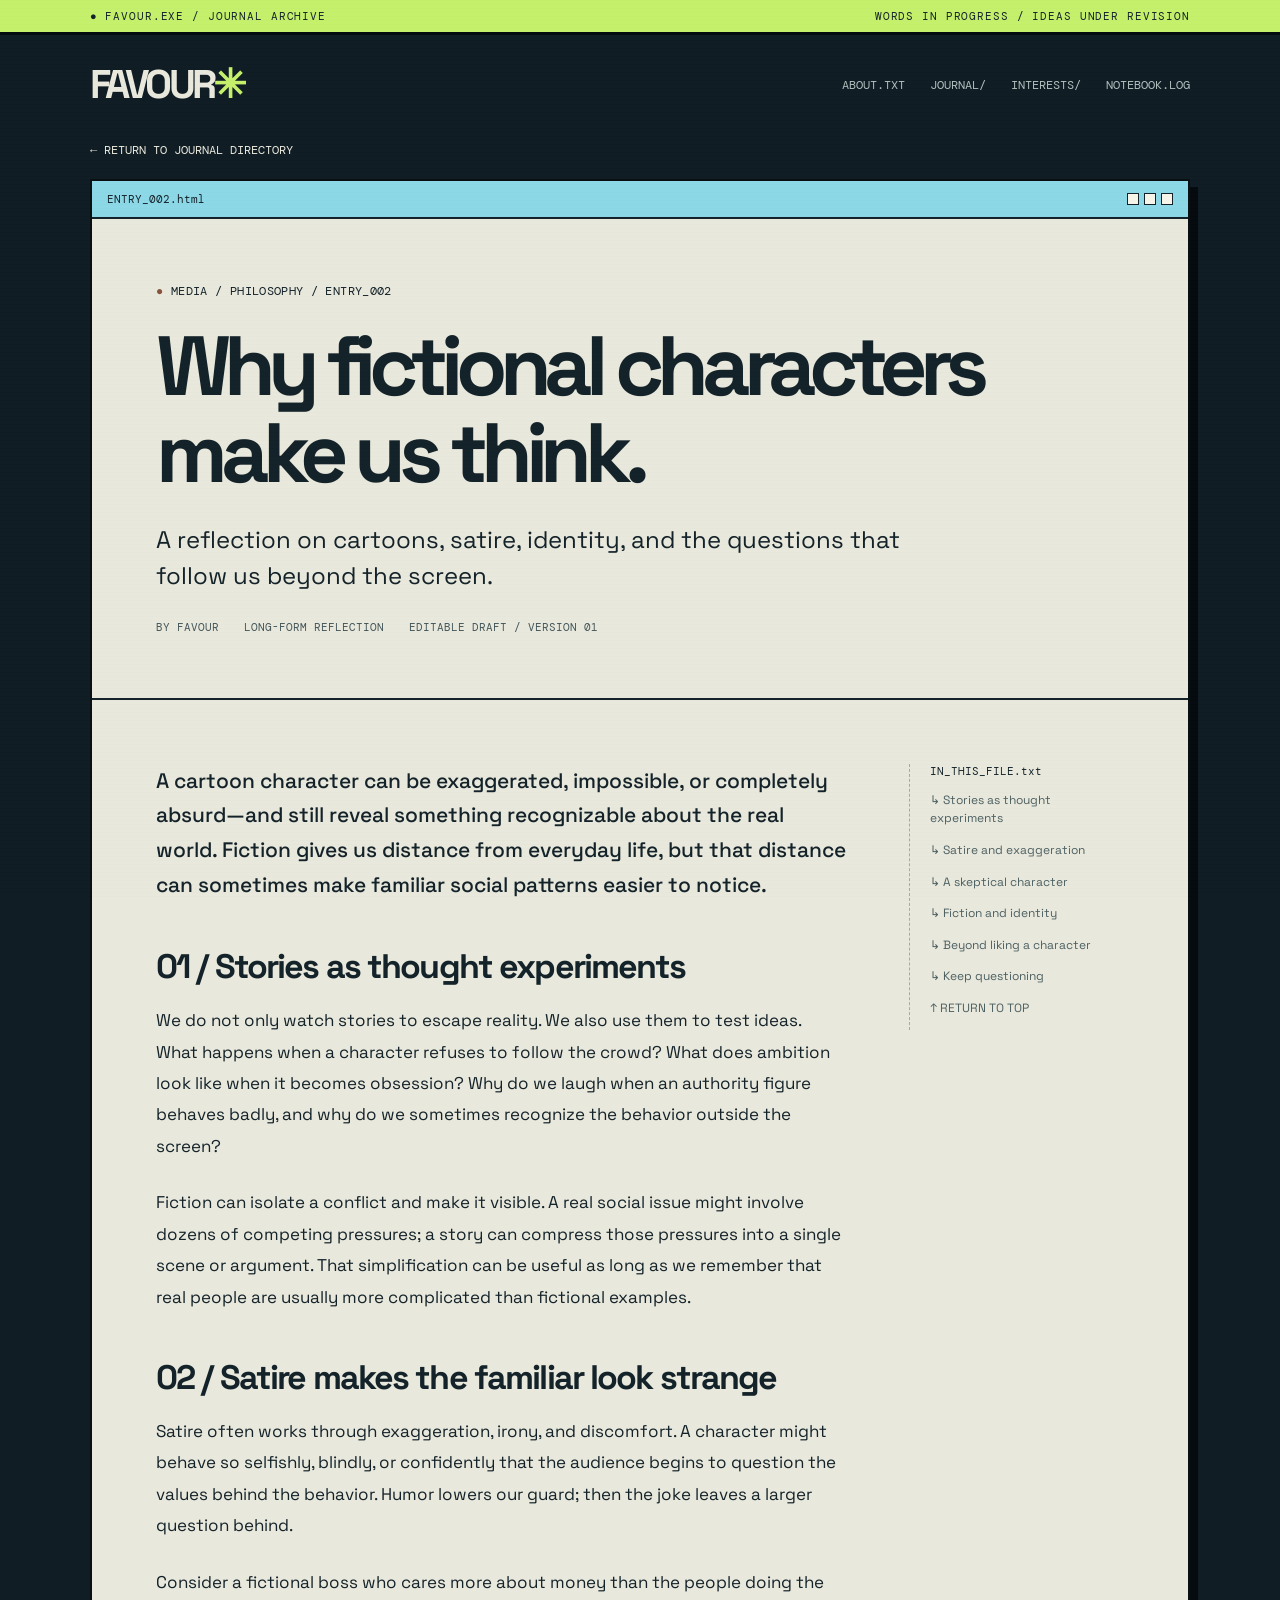
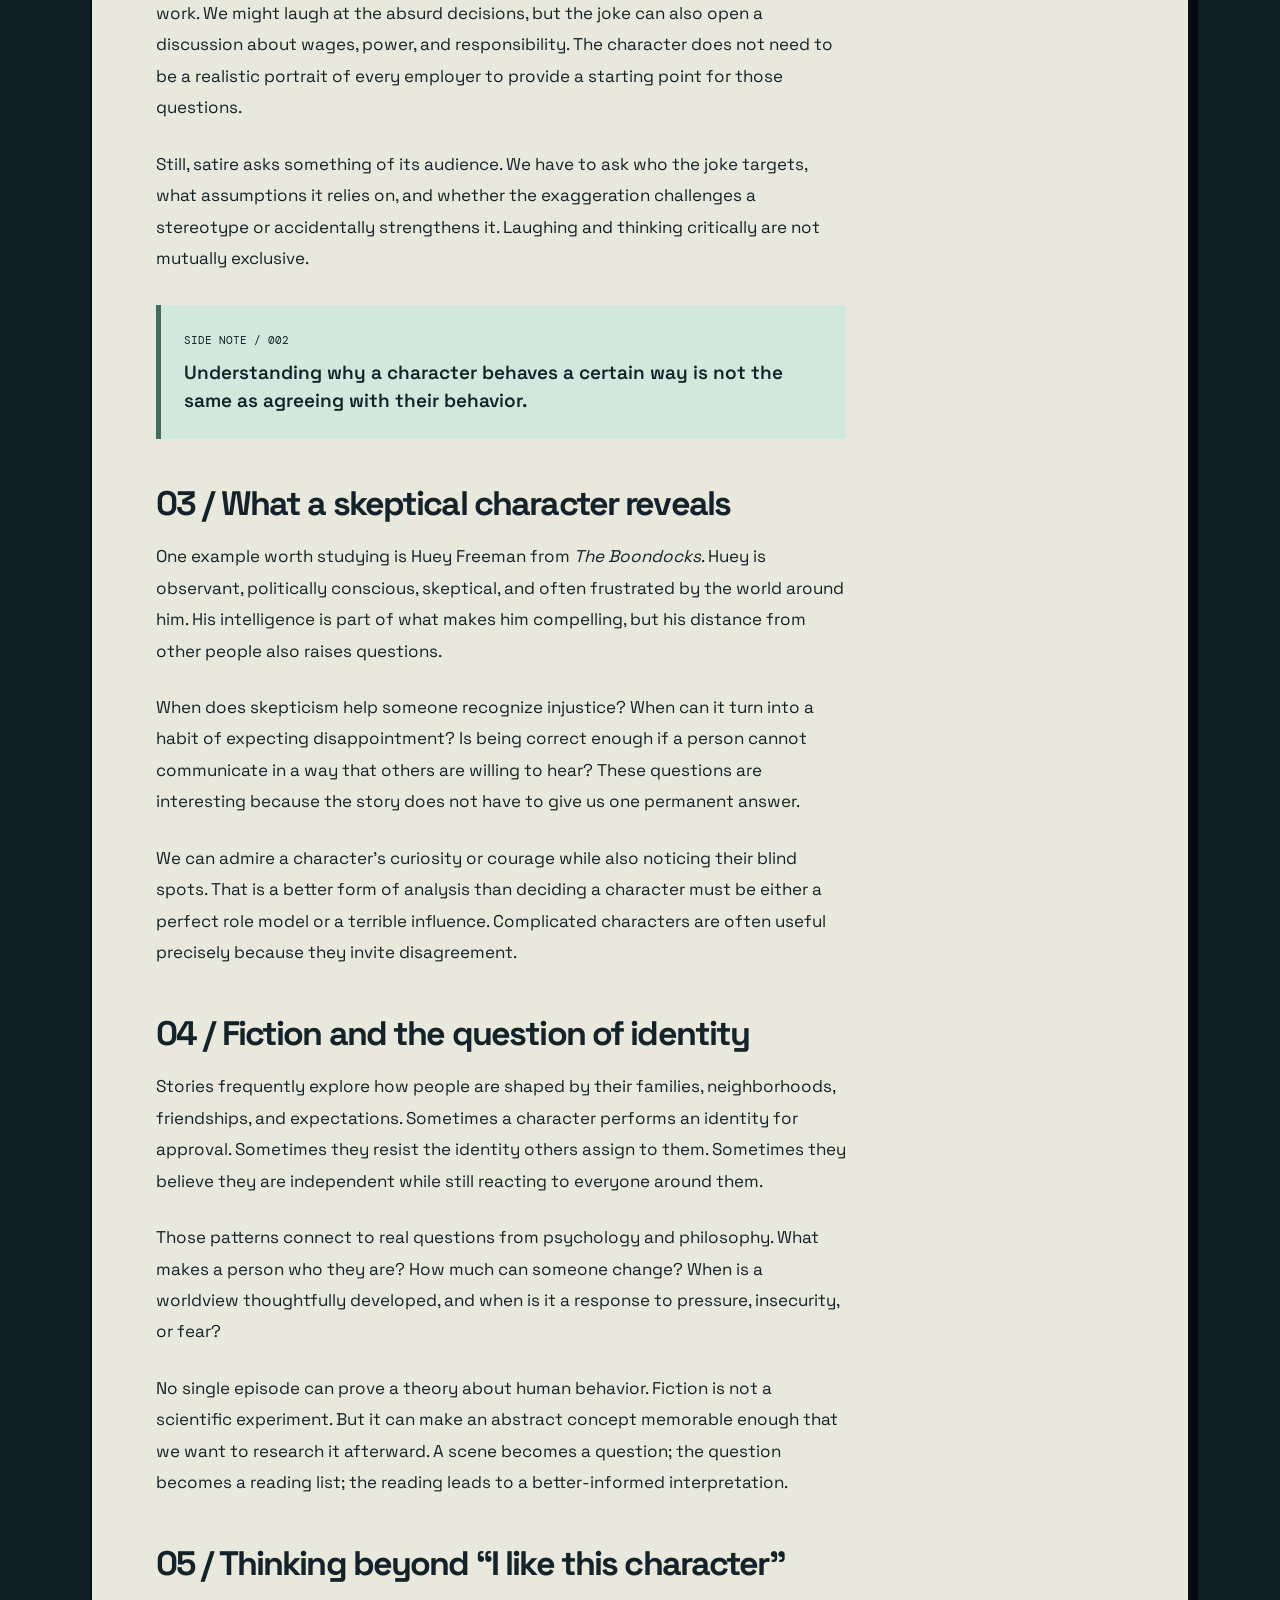
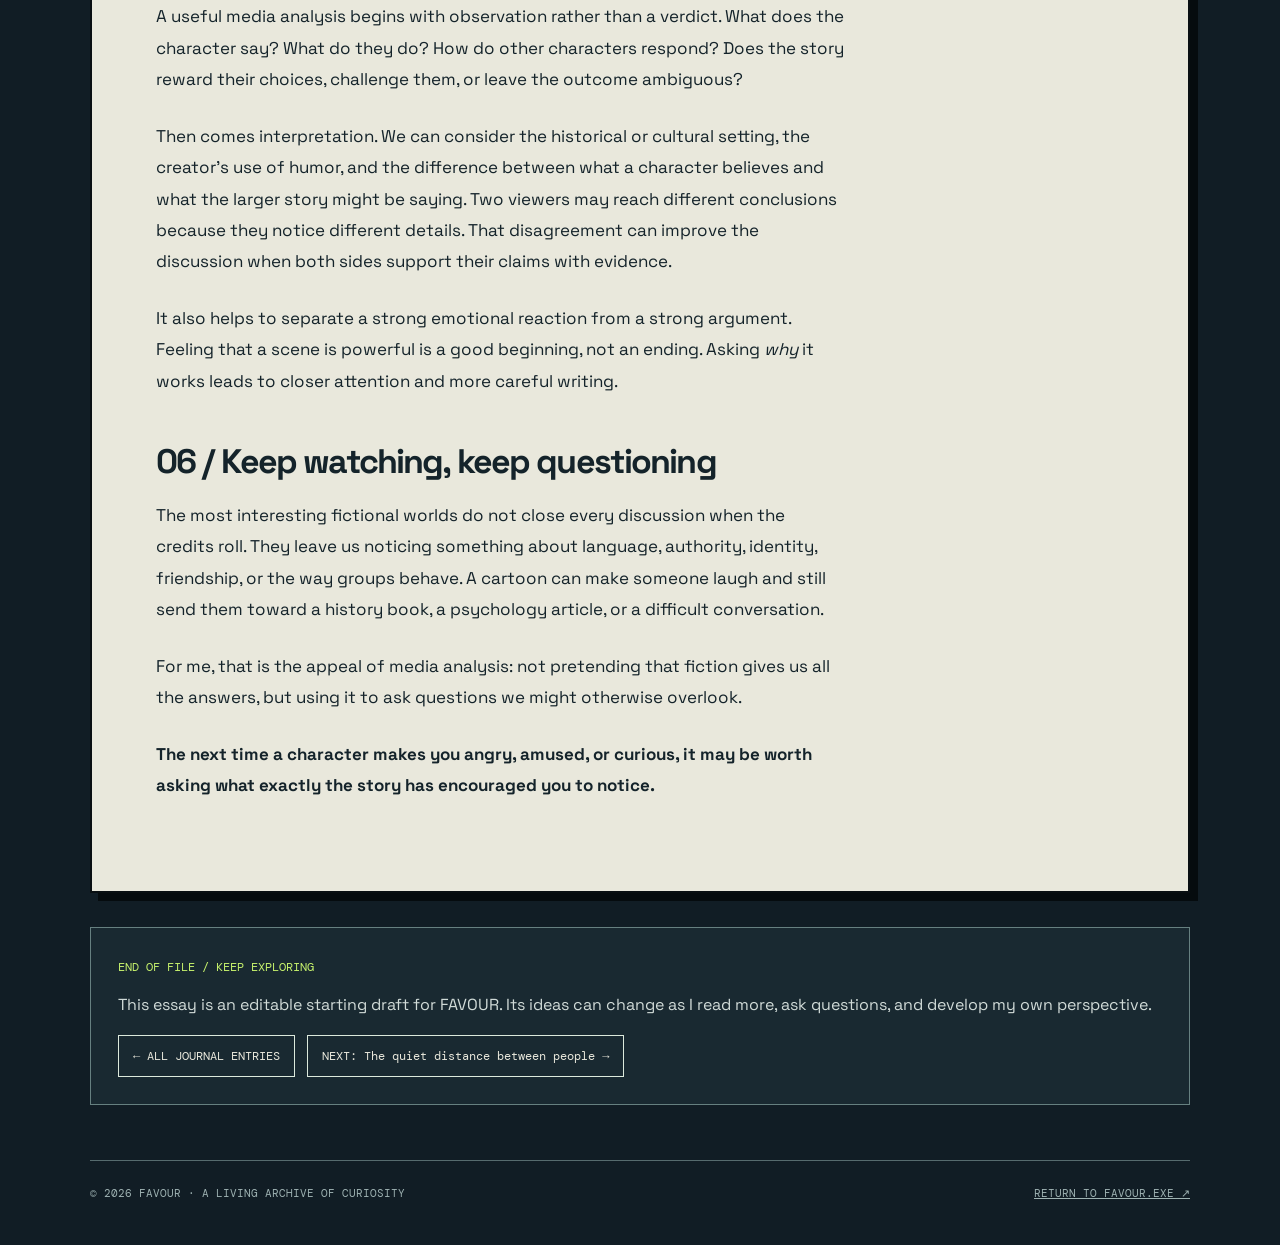
==== journal/fictional-characters.html @ adf19355 "Add journal article: Why fictional characters make us think." ====
<!doctype html>
<html lang="en"><head><meta charset="utf-8"><meta name="viewport" content="width=device-width,initial-scale=1"><meta name="theme-color" content="#111d25"><meta name="description" content="A reflection on cartoons, satire, identity, and the questions that follow us beyond the screen."><title>Why fictional characters make us think. — FAVOUR.exe</title><style>
@import url('https://fonts.googleapis.com/css2?family=DM+Mono:wght@400;500&family=Space+Grotesk:wght@400;500;600;700&display=swap');
:root{--bg:#111d25;--paper:#e9e8dc;--ink:#14232a;--mint:#c5f06c;--pink:#ff9bb8;--blue:#8dd8e7;--muted:#b0c0bd}
*{box-sizing:border-box}html{scroll-behavior:smooth}body{margin:0;background:var(--bg);color:#e9e8dc;font-family:'Space Grotesk',Arial,sans-serif}body:before{content:"";position:fixed;inset:0;z-index:10;pointer-events:none;background:repeating-linear-gradient(0deg,transparent 0,transparent 3px,#00000012 4px);opacity:.2}a{color:inherit}a:focus-visible,button:focus-visible{outline:3px solid var(--pink);outline-offset:4px}.mono{font-family:'DM Mono',monospace}.wrap{width:min(1100px,calc(100% - 42px));margin:auto}.top{background:var(--mint);color:var(--ink);border-bottom:3px solid #050b0e;padding:9px 0;font-size:11px;letter-spacing:.08em}.top-inner{display:flex;justify-content:space-between;gap:15px;flex-wrap:wrap}.head{padding:24px 0 28px;display:flex;align-items:center;justify-content:space-between;gap:15px;flex-wrap:wrap}.brand{text-decoration:none;font-size:clamp(29px,5vw,40px);font-weight:700;letter-spacing:-.09em}.brand span{color:var(--mint)}.head nav{display:flex;gap:25px;flex-wrap:wrap;font-size:12px;color:var(--muted)}.head nav a{text-decoration:none}.head nav a:hover,.back:hover{color:var(--mint)}.back{text-decoration:none;font-size:12px}.file{border:2px solid #090f12;background:var(--paper);box-shadow:8px 8px 0 #050b0e;color:var(--ink);margin-bottom:34px}.bar{background:var(--blue);padding:11px 15px;border-bottom:2px solid var(--ink);display:flex;justify-content:space-between;gap:12px;align-items:center;font:11px 'DM Mono',monospace;overflow-wrap:anywhere}.dots{display:flex;gap:5px}.dots i{display:block;width:12px;height:12px;border:1px solid var(--ink);background:#f7f5e9}.hero{padding:clamp(25px,5vw,65px);border-bottom:2px solid var(--ink)}.eyebrow{font-size:12px;letter-spacing:.03em}.eyebrow b{color:#89533e}h1{font-size:clamp(41px,7.2vw,84px);letter-spacing:-.085em;line-height:1.04;max-width:860px;margin:24px 0}h1 em{font-style:normal;color:#b95772}.dek{font-size:clamp(18px,2.6vw,24px);line-height:1.5;max-width:750px;margin-bottom:26px}.stats{display:flex;gap:14px 25px;flex-wrap:wrap;font:11px 'DM Mono',monospace;color:#43565a}.paper{display:grid;grid-template-columns:minmax(0,1fr) 215px;gap:40px;padding:clamp(23px,5vw,65px)}.story{max-width:690px}.story p{font-size:17px;line-height:1.85;margin:0 0 25px}.story .lead{font-size:21px;line-height:1.65;font-weight:500}.story h2{font-size:clamp(24px,3vw,34px);letter-spacing:-.055em;line-height:1.2;margin:45px 0 17px;scroll-margin-top:20px}.margin-note{padding:23px;background:#d2e8dc;border-left:5px solid #476c60;margin:30px 0}.margin-note p{margin:10px 0 0;font-size:19px;font-weight:600;line-height:1.5}.margin-note span{font-size:11px}.toc{align-self:start;position:sticky;top:18px;border-left:1px dashed #9caeab;padding-left:20px;font-size:12px;line-height:1.55}.toc strong{display:block;margin-bottom:13px;font:11px 'DM Mono',monospace}.toc a{display:block;margin:0 0 13px;text-decoration:none;color:#4c6062}.toc a:hover{text-decoration:underline}.after{background:#192931;border:1px solid #668080;padding:27px;margin:30px 0 55px}.after .kicker{font:12px 'DM Mono',monospace;color:var(--mint)}.after p{line-height:1.65;color:#d1dbd8}.controls{display:flex;flex-wrap:wrap;gap:12px;margin-top:17px}.button{display:inline-block;text-decoration:none;border:1px solid #dce9dc;padding:12px 14px;font:12px 'DM Mono',monospace}.button:hover{background:var(--mint);color:var(--ink);border-color:var(--mint)}.footer{border-top:1px solid #566b6e;padding:25px 0 45px;font:11px 'DM Mono',monospace;color:#9eb2b2;display:flex;justify-content:space-between;gap:12px;flex-wrap:wrap}.skip{position:absolute;top:-100px;left:10px;background:var(--mint);color:var(--ink);padding:10px;z-index:99}.skip:focus{top:10px}@media(max-width:770px){.paper{display:block}.toc{position:static;margin-top:35px;border-top:1px dashed #9caeab;padding:20px 0 0;border-left:none}.head nav{gap:14px}.hero{padding:27px}.story p{font-size:16px;line-height:1.8}}@media(prefers-reduced-motion:reduce){html{scroll-behavior:auto}}
</style></head>
<body id="top"><a class="skip mono" href="#story">SKIP TO ARTICLE</a>
<div class="top mono"><div class="wrap top-inner"><span>● FAVOUR.EXE / JOURNAL ARCHIVE</span><span>WORDS IN PROGRESS / IDEAS UNDER REVISION</span></div></div>
<header class="wrap head"><a class="brand" href="../index.html">FAVOUR<span>✳</span></a><nav class="mono" aria-label="Site navigation"><a href="../index.html#about">ABOUT.TXT</a><a href="../index.html#journal">JOURNAL/</a><a href="../index.html#curiosities">INTERESTS/</a><a href="../index.html#notebook">NOTEBOOK.LOG</a></nav></header>
<div class="wrap"><a class="back mono" href="../index.html#journal">← RETURN TO JOURNAL DIRECTORY</a>
<main class="file" style="margin-top:20px"><div class="bar"><span>ENTRY_002.html</span><span class="dots" aria-hidden="true"><i></i><i></i><i></i></span></div>
<div class="hero"><div class="eyebrow mono"><b>●</b> MEDIA / PHILOSOPHY / ENTRY_002</div><h1>Why fictional characters make us think.</h1><p class="dek">A reflection on cartoons, satire, identity, and the questions that follow us beyond the screen.</p><div class="stats"><span>BY FAVOUR</span><span>LONG-FORM REFLECTION</span><span>EDITABLE DRAFT / VERSION 01</span></div></div>
<div class="paper"><article id="story" class="story">
<p class="lead">A cartoon character can be exaggerated, impossible, or completely absurd—and still reveal something recognizable about the real world. Fiction gives us distance from everyday life, but that distance can sometimes make familiar social patterns easier to notice.</p>
<h2 id="why">01 / Stories as thought experiments</h2>
<p>We do not only watch stories to escape reality. We also use them to test ideas. What happens when a character refuses to follow the crowd? What does ambition look like when it becomes obsession? Why do we laugh when an authority figure behaves badly, and why do we sometimes recognize the behavior outside the screen?</p>
<p>Fiction can isolate a conflict and make it visible. A real social issue might involve dozens of competing pressures; a story can compress those pressures into a single scene or argument. That simplification can be useful as long as we remember that real people are usually more complicated than fictional examples.</p>
<h2 id="satire">02 / Satire makes the familiar look strange</h2>
<p>Satire often works through exaggeration, irony, and discomfort. A character might behave so selfishly, blindly, or confidently that the audience begins to question the values behind the behavior. Humor lowers our guard; then the joke leaves a larger question behind.</p>
<p>Consider a fictional boss who cares more about money than the people doing the work. We might laugh at the absurd decisions, but the joke can also open a discussion about wages, power, and responsibility. The character does not need to be a realistic portrait of every employer to provide a starting point for those questions.</p>
<p>Still, satire asks something of its audience. We have to ask who the joke targets, what assumptions it relies on, and whether the exaggeration challenges a stereotype or accidentally strengthens it. Laughing and thinking critically are not mutually exclusive.</p>
<div class="margin-note"><span class="mono">SIDE NOTE / 002</span><p>Understanding why a character behaves a certain way is not the same as agreeing with their behavior.</p></div>
<h2 id="huey">03 / What a skeptical character reveals</h2>
<p>One example worth studying is Huey Freeman from <em>The Boondocks</em>. Huey is observant, politically conscious, skeptical, and often frustrated by the world around him. His intelligence is part of what makes him compelling, but his distance from other people also raises questions.</p>
<p>When does skepticism help someone recognize injustice? When can it turn into a habit of expecting disappointment? Is being correct enough if a person cannot communicate in a way that others are willing to hear? These questions are interesting because the story does not have to give us one permanent answer.</p>
<p>We can admire a character's curiosity or courage while also noticing their blind spots. That is a better form of analysis than deciding a character must be either a perfect role model or a terrible influence. Complicated characters are often useful precisely because they invite disagreement.</p>
<h2 id="identity">04 / Fiction and the question of identity</h2>
<p>Stories frequently explore how people are shaped by their families, neighborhoods, friendships, and expectations. Sometimes a character performs an identity for approval. Sometimes they resist the identity others assign to them. Sometimes they believe they are independent while still reacting to everyone around them.</p>
<p>Those patterns connect to real questions from psychology and philosophy. What makes a person who they are? How much can someone change? When is a worldview thoughtfully developed, and when is it a response to pressure, insecurity, or fear?</p>
<p>No single episode can prove a theory about human behavior. Fiction is not a scientific experiment. But it can make an abstract concept memorable enough that we want to research it afterward. A scene becomes a question; the question becomes a reading list; the reading leads to a better-informed interpretation.</p>
<h2 id="criticism">05 / Thinking beyond “I like this character”</h2>
<p>A useful media analysis begins with observation rather than a verdict. What does the character say? What do they do? How do other characters respond? Does the story reward their choices, challenge them, or leave the outcome ambiguous?</p>
<p>Then comes interpretation. We can consider the historical or cultural setting, the creator's use of humor, and the difference between what a character believes and what the larger story might be saying. Two viewers may reach different conclusions because they notice different details. That disagreement can improve the discussion when both sides support their claims with evidence.</p>
<p>It also helps to separate a strong emotional reaction from a strong argument. Feeling that a scene is powerful is a good beginning, not an ending. Asking <em>why</em> it works leads to closer attention and more careful writing.</p>
<h2 id="next">06 / Keep watching, keep questioning</h2>
<p>The most interesting fictional worlds do not close every discussion when the credits roll. They leave us noticing something about language, authority, identity, friendship, or the way groups behave. A cartoon can make someone laugh and still send them toward a history book, a psychology article, or a difficult conversation.</p>
<p>For me, that is the appeal of media analysis: not pretending that fiction gives us all the answers, but using it to ask questions we might otherwise overlook.</p>
<p><strong>The next time a character makes you angry, amused, or curious, it may be worth asking what exactly the story has encouraged you to notice.</strong></p></article>
<aside class="toc" aria-label="On this page"><strong>IN_THIS_FILE.txt</strong><a href="#why">↳ Stories as thought experiments</a><a href="#satire">↳ Satire and exaggeration</a><a href="#huey">↳ A skeptical character</a><a href="#identity">↳ Fiction and identity</a><a href="#criticism">↳ Beyond liking a character</a><a href="#next">↳ Keep questioning</a><a href="#top">↑ RETURN TO TOP</a></aside></div></main>
<section class="after"><span class="kicker">END OF FILE / KEEP EXPLORING</span><p>This essay is an editable starting draft for FAVOUR. Its ideas can change as I read more, ask questions, and develop my own perspective.</p><div class="controls"><a class="button" href="../index.html#journal">← ALL JOURNAL ENTRIES</a><a class="button" href="quiet-distance.html">NEXT: The quiet distance between people →</a></div></section>
<footer class="footer"><span>© <span id="year">2026</span> FAVOUR · A LIVING ARCHIVE OF CURIOSITY</span><a href="../index.html">RETURN TO FAVOUR.EXE ↗</a></footer></div>
<script>document.getElementById('year').textContent=new Date().getFullYear()</script></body></html>
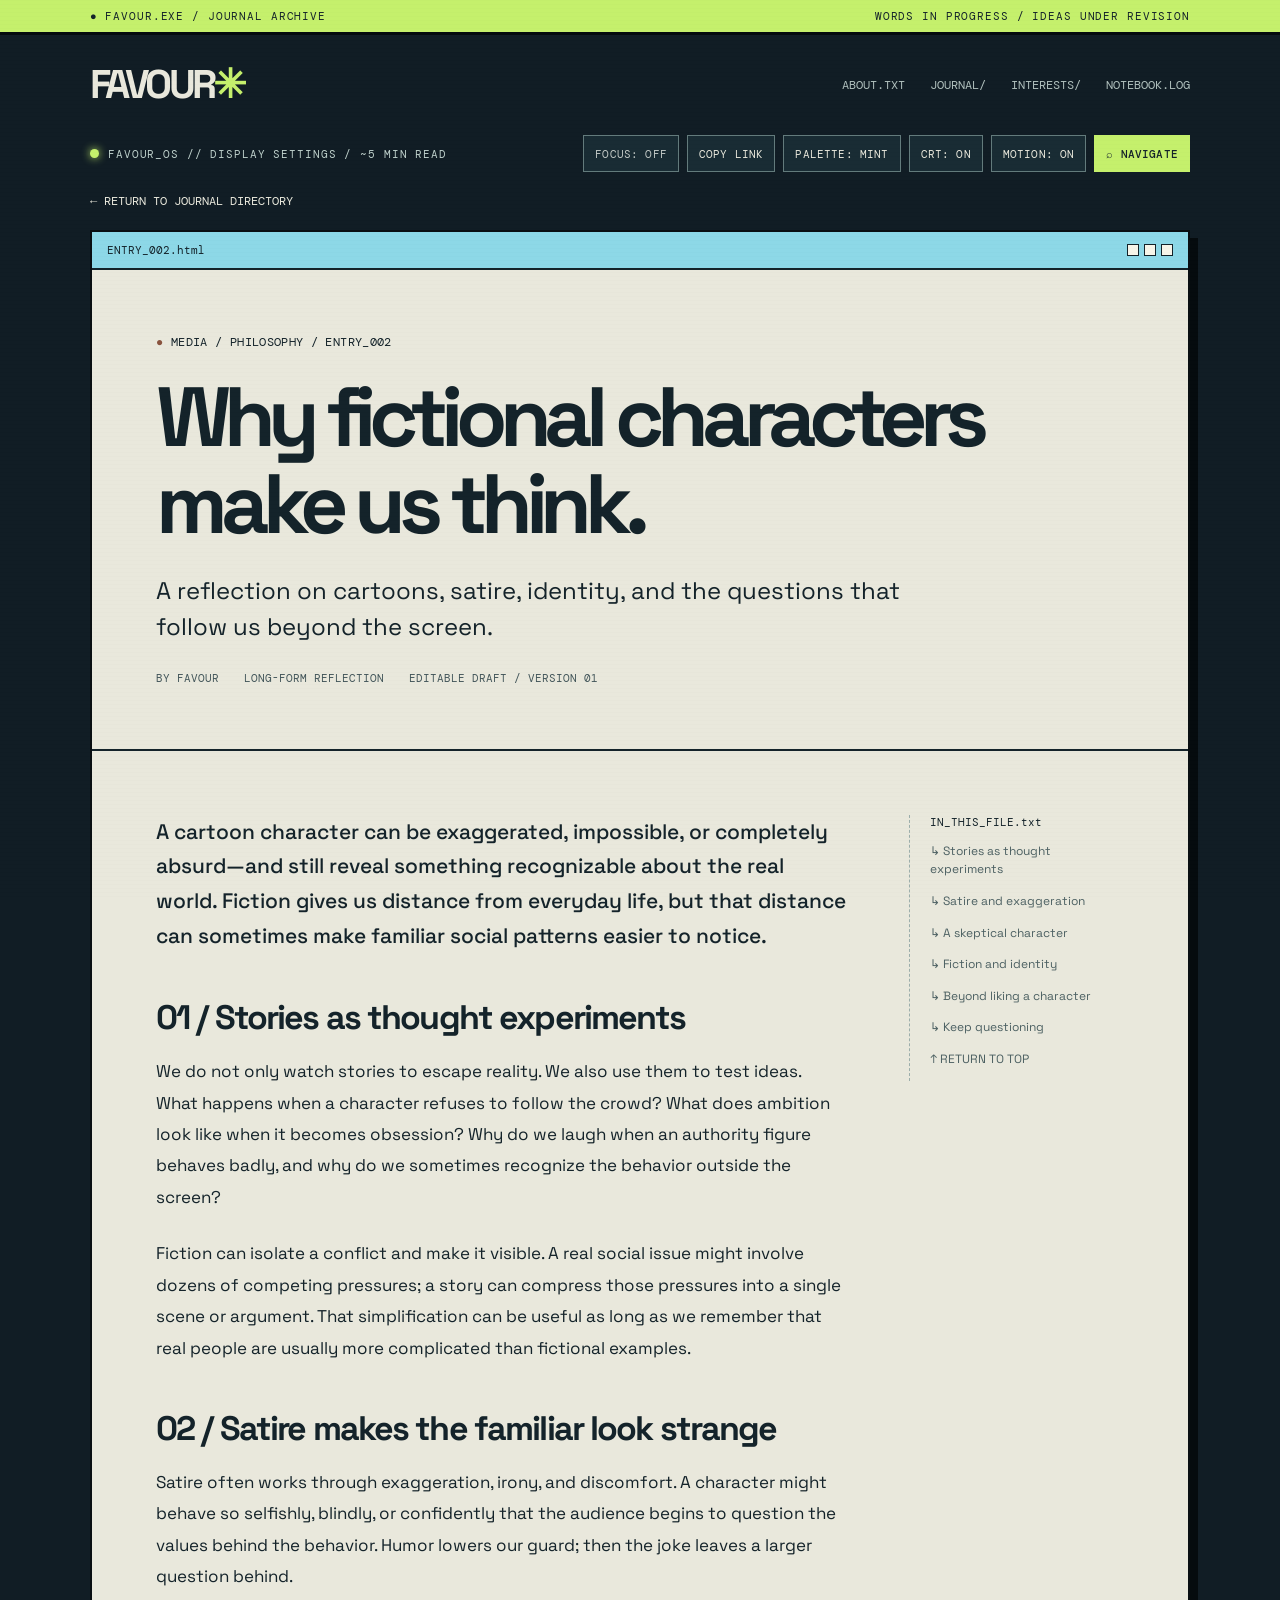
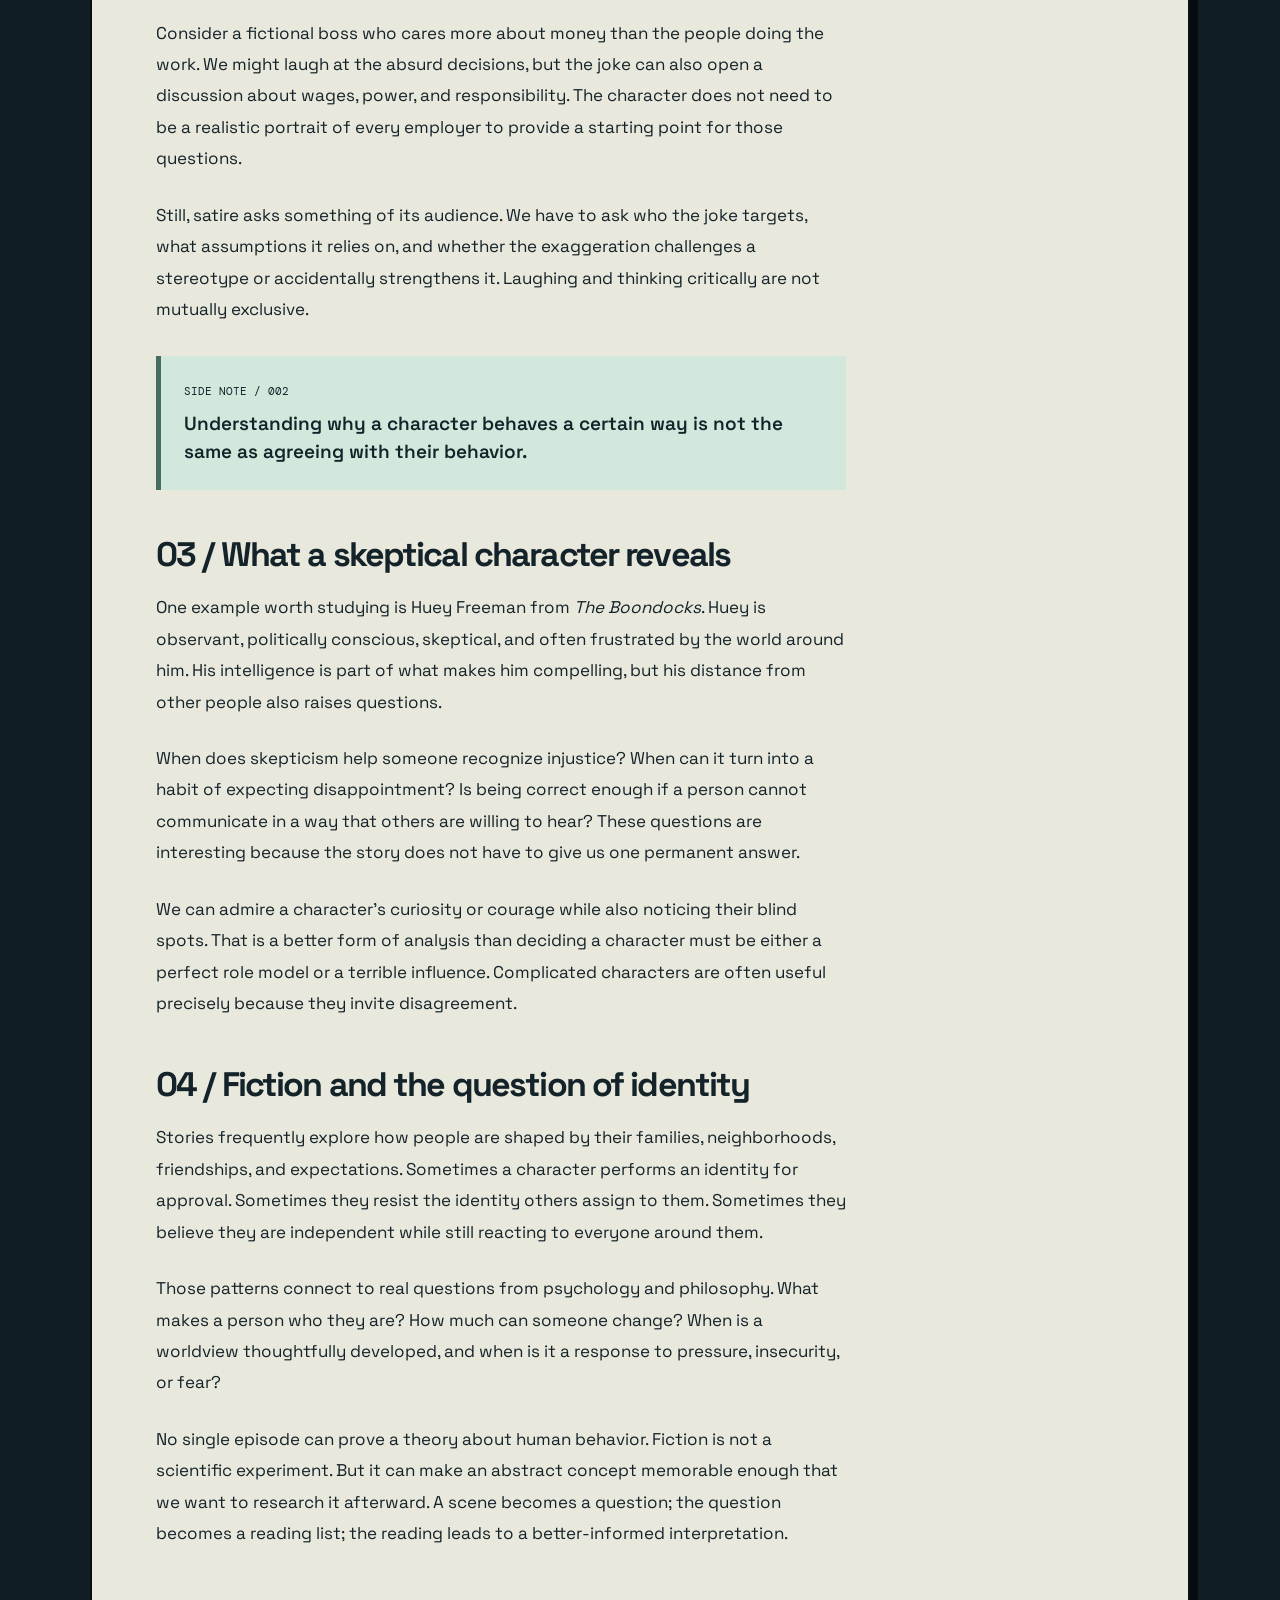
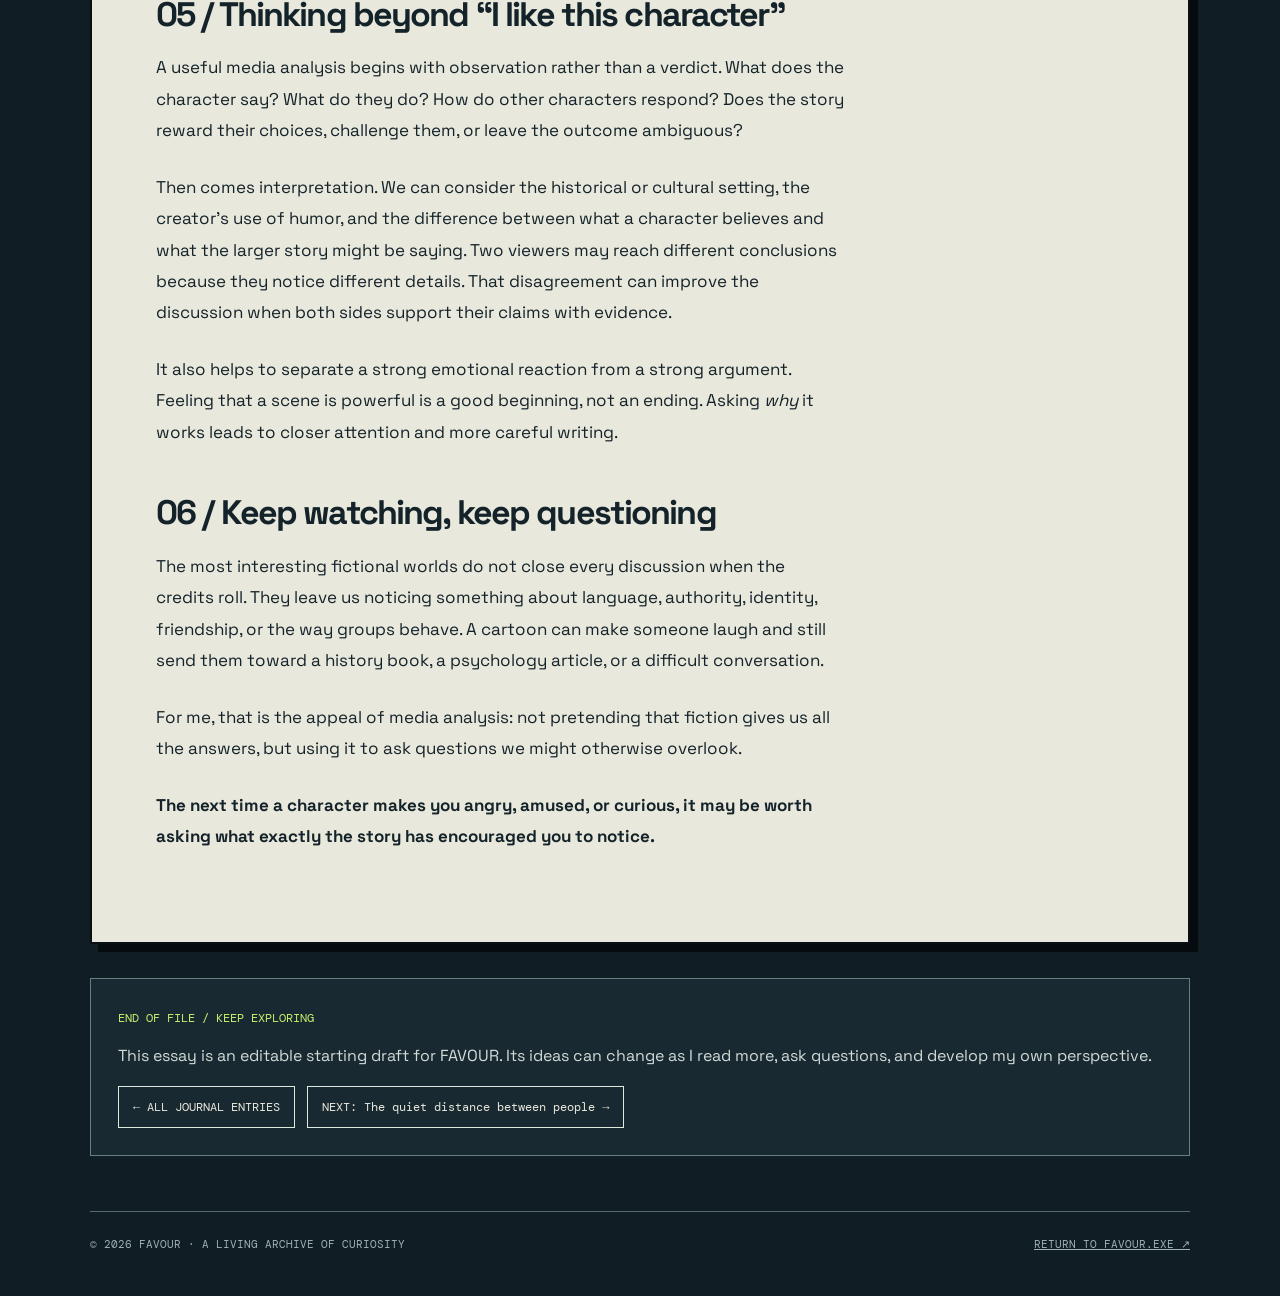
==== commit 305362fe: "Add retro OS controls, focus mode, and quick navigation to journal" ====
--- a/journal/fictional-characters.html
+++ b/journal/fictional-characters.html
@@ -3,7 +3,7 @@
 @import url('https://fonts.googleapis.com/css2?family=DM+Mono:wght@400;500&family=Space+Grotesk:wght@400;500;600;700&display=swap');
 :root{--bg:#111d25;--paper:#e9e8dc;--ink:#14232a;--mint:#c5f06c;--pink:#ff9bb8;--blue:#8dd8e7;--muted:#b0c0bd}
 *{box-sizing:border-box}html{scroll-behavior:smooth}body{margin:0;background:var(--bg);color:#e9e8dc;font-family:'Space Grotesk',Arial,sans-serif}body:before{content:"";position:fixed;inset:0;z-index:10;pointer-events:none;background:repeating-linear-gradient(0deg,transparent 0,transparent 3px,#00000012 4px);opacity:.2}a{color:inherit}a:focus-visible,button:focus-visible{outline:3px solid var(--pink);outline-offset:4px}.mono{font-family:'DM Mono',monospace}.wrap{width:min(1100px,calc(100% - 42px));margin:auto}.top{background:var(--mint);color:var(--ink);border-bottom:3px solid #050b0e;padding:9px 0;font-size:11px;letter-spacing:.08em}.top-inner{display:flex;justify-content:space-between;gap:15px;flex-wrap:wrap}.head{padding:24px 0 28px;display:flex;align-items:center;justify-content:space-between;gap:15px;flex-wrap:wrap}.brand{text-decoration:none;font-size:clamp(29px,5vw,40px);font-weight:700;letter-spacing:-.09em}.brand span{color:var(--mint)}.head nav{display:flex;gap:25px;flex-wrap:wrap;font-size:12px;color:var(--muted)}.head nav a{text-decoration:none}.head nav a:hover,.back:hover{color:var(--mint)}.back{text-decoration:none;font-size:12px}.file{border:2px solid #090f12;background:var(--paper);box-shadow:8px 8px 0 #050b0e;color:var(--ink);margin-bottom:34px}.bar{background:var(--blue);padding:11px 15px;border-bottom:2px solid var(--ink);display:flex;justify-content:space-between;gap:12px;align-items:center;font:11px 'DM Mono',monospace;overflow-wrap:anywhere}.dots{display:flex;gap:5px}.dots i{display:block;width:12px;height:12px;border:1px solid var(--ink);background:#f7f5e9}.hero{padding:clamp(25px,5vw,65px);border-bottom:2px solid var(--ink)}.eyebrow{font-size:12px;letter-spacing:.03em}.eyebrow b{color:#89533e}h1{font-size:clamp(41px,7.2vw,84px);letter-spacing:-.085em;line-height:1.04;max-width:860px;margin:24px 0}h1 em{font-style:normal;color:#b95772}.dek{font-size:clamp(18px,2.6vw,24px);line-height:1.5;max-width:750px;margin-bottom:26px}.stats{display:flex;gap:14px 25px;flex-wrap:wrap;font:11px 'DM Mono',monospace;color:#43565a}.paper{display:grid;grid-template-columns:minmax(0,1fr) 215px;gap:40px;padding:clamp(23px,5vw,65px)}.story{max-width:690px}.story p{font-size:17px;line-height:1.85;margin:0 0 25px}.story .lead{font-size:21px;line-height:1.65;font-weight:500}.story h2{font-size:clamp(24px,3vw,34px);letter-spacing:-.055em;line-height:1.2;margin:45px 0 17px;scroll-margin-top:20px}.margin-note{padding:23px;background:#d2e8dc;border-left:5px solid #476c60;margin:30px 0}.margin-note p{margin:10px 0 0;font-size:19px;font-weight:600;line-height:1.5}.margin-note span{font-size:11px}.toc{align-self:start;position:sticky;top:18px;border-left:1px dashed #9caeab;padding-left:20px;font-size:12px;line-height:1.55}.toc strong{display:block;margin-bottom:13px;font:11px 'DM Mono',monospace}.toc a{display:block;margin:0 0 13px;text-decoration:none;color:#4c6062}.toc a:hover{text-decoration:underline}.after{background:#192931;border:1px solid #668080;padding:27px;margin:30px 0 55px}.after .kicker{font:12px 'DM Mono',monospace;color:var(--mint)}.after p{line-height:1.65;color:#d1dbd8}.controls{display:flex;flex-wrap:wrap;gap:12px;margin-top:17px}.button{display:inline-block;text-decoration:none;border:1px solid #dce9dc;padding:12px 14px;font:12px 'DM Mono',monospace}.button:hover{background:var(--mint);color:var(--ink);border-color:var(--mint)}.footer{border-top:1px solid #566b6e;padding:25px 0 45px;font:11px 'DM Mono',monospace;color:#9eb2b2;display:flex;justify-content:space-between;gap:12px;flex-wrap:wrap}.skip{position:absolute;top:-100px;left:10px;background:var(--mint);color:var(--ink);padding:10px;z-index:99}.skip:focus{top:10px}@media(max-width:770px){.paper{display:block}.toc{position:static;margin-top:35px;border-top:1px dashed #9caeab;padding:20px 0 0;border-left:none}.head nav{gap:14px}.hero{padding:27px}.story p{font-size:16px;line-height:1.8}}@media(prefers-reduced-motion:reduce){html{scroll-behavior:auto}}
-</style></head>
+</style><link rel="stylesheet" href="../assets/favour-ui.css"></head>
 <body id="top"><a class="skip mono" href="#story">SKIP TO ARTICLE</a>
 <div class="top mono"><div class="wrap top-inner"><span>● FAVOUR.EXE / JOURNAL ARCHIVE</span><span>WORDS IN PROGRESS / IDEAS UNDER REVISION</span></div></div>
 <header class="wrap head"><a class="brand" href="../index.html">FAVOUR<span>✳</span></a><nav class="mono" aria-label="Site navigation"><a href="../index.html#about">ABOUT.TXT</a><a href="../index.html#journal">JOURNAL/</a><a href="../index.html#curiosities">INTERESTS/</a><a href="../index.html#notebook">NOTEBOOK.LOG</a></nav></header>
@@ -39,4 +39,4 @@
 <aside class="toc" aria-label="On this page"><strong>IN_THIS_FILE.txt</strong><a href="#why">↳ Stories as thought experiments</a><a href="#satire">↳ Satire and exaggeration</a><a href="#huey">↳ A skeptical character</a><a href="#identity">↳ Fiction and identity</a><a href="#criticism">↳ Beyond liking a character</a><a href="#next">↳ Keep questioning</a><a href="#top">↑ RETURN TO TOP</a></aside></div></main>
 <section class="after"><span class="kicker">END OF FILE / KEEP EXPLORING</span><p>This essay is an editable starting draft for FAVOUR. Its ideas can change as I read more, ask questions, and develop my own perspective.</p><div class="controls"><a class="button" href="../index.html#journal">← ALL JOURNAL ENTRIES</a><a class="button" href="quiet-distance.html">NEXT: The quiet distance between people →</a></div></section>
 <footer class="footer"><span>© <span id="year">2026</span> FAVOUR · A LIVING ARCHIVE OF CURIOSITY</span><a href="../index.html">RETURN TO FAVOUR.EXE ↗</a></footer></div>
-<script>document.getElementById('year').textContent=new Date().getFullYear()</script></body></html>+<script>document.getElementById('year').textContent=new Date().getFullYear()</script><script src="../assets/favour-ui.js" defer></script></body></html>
--- a/assets/favour-ui.css
+++ b/assets/favour-ui.css
@@ -0,0 +1,54 @@
+
+/* FAVOUR OS enhancements — shared across the homepage and journal. */
+body[data-palette="violet"]{--mint:#d7bfff;--pink:#ffca9b;--blue:#b9dcff}
+body[data-palette="amber"]{--mint:#ffdc81;--pink:#ffaec7;--blue:#a9e6da}
+body.fx-no-scanlines::before{opacity:0!important}
+body.fx-no-motion *,body.fx-no-motion *::before,body.fx-no-motion *::after{animation:none!important;transition:none!important;scroll-behavior:auto!important}
+.fx-progress{position:fixed;top:0;left:0;height:4px;z-index:1050;background:var(--mint);width:0;pointer-events:none;box-shadow:0 1px 8px #0007}
+.fx-controls{display:flex;align-items:center;justify-content:space-between;gap:13px;flex-wrap:wrap;padding-top:2px;padding-bottom:17px}
+.fx-controls .fx-name{font:11px 'DM Mono',monospace;color:#bed0cb;letter-spacing:.08em;display:flex;align-items:center;gap:9px}
+.fx-light{width:9px;height:9px;border-radius:50%;background:var(--mint);box-shadow:0 0 9px var(--mint);display:inline-block;animation:fx-pulse 2.8s ease-in-out infinite}
+@keyframes fx-pulse{50%{opacity:.45;box-shadow:0 0 2px var(--mint)}}
+.fx-actions{display:flex;gap:8px;flex-wrap:wrap}
+.fx-control{cursor:pointer;border:1px solid #637b7c;background:#192c34;color:#e9e8dc;padding:9px 11px;font:11px 'DM Mono',monospace;letter-spacing:.015em;min-height:37px;border-radius:0;transition:background .16s,transform .16s}
+.fx-control:hover{background:#31434b;transform:translateY(-2px)}
+.fx-control[aria-pressed="false"]{color:#c1c8c5}
+.fx-control.fx-primary{background:var(--mint);border-color:var(--mint);color:#14232a;font-weight:500}
+.fx-control.fx-primary:hover{background:var(--pink);border-color:var(--pink)}
+.fx-control:focus-visible,.fx-topic:focus-visible,.fx-modal a:focus-visible,.fx-modal button:focus-visible,.fx-modal input:focus-visible{outline:3px solid var(--mint)!important;outline-offset:3px}
+.fx-topic{display:block;width:100%;text-align:left;font:inherit;color:inherit;background:transparent;cursor:pointer;border-radius:0}
+.fx-topic[aria-expanded="true"]{background:#293e48;border-color:var(--mint)}
+.fx-topic[aria-expanded="true"]::after{content:"● OPEN";position:absolute;top:22px;right:21px;color:var(--mint);font:10px 'DM Mono',monospace}
+.fx-detail{border:2px solid #7d9798;background:#1b2d35;color:#e9e8dc;padding:clamp(20px,4vw,35px);margin-top:18px;box-shadow:6px 6px 0 #081117}
+.fx-detail[hidden]{display:none!important}
+.fx-detail .fx-kicker{font:11px 'DM Mono',monospace;color:var(--mint)}
+.fx-detail h3{font-size:clamp(25px,4vw,38px);letter-spacing:-.05em;margin:13px 0}
+.fx-detail p{max-width:700px;line-height:1.7;color:#d4dfdc}
+.fx-detail a{display:inline-block;color:var(--ink);background:var(--mint);padding:11px 14px;font:12px 'DM Mono',monospace;text-decoration:none;margin-top:8px}
+.fx-detail a:hover{background:var(--pink)}
+.fx-detail .fx-close{background:transparent;color:#d4dfdc;border:1px solid #9baeb0;cursor:pointer;padding:8px 10px;float:right;font:11px 'DM Mono',monospace}
+.fx-modal[hidden]{display:none!important}
+.fx-modal{position:fixed;inset:0;z-index:1100;display:grid;place-items:start center;padding:clamp(56px,12vh,140px) 18px 20px}
+.fx-backdrop{position:absolute;inset:0;background:#061015d9;backdrop-filter:blur(6px);cursor:pointer;border:0;width:100%;height:100%}
+.fx-panel{position:relative;width:min(580px,100%);background:#e9e8dc;color:#14232a;border:2px solid #050b0e;box-shadow:10px 11px 0 #050b0e;max-height:80vh;overflow:auto}
+.fx-modalbar{background:var(--blue);border-bottom:2px solid #14232a;padding:12px 15px;display:flex;align-items:center;justify-content:space-between;font:12px 'DM Mono',monospace;gap:8px}
+.fx-x{background:#14232a;color:#fff;border:0;cursor:pointer;font-size:18px;line-height:1;padding:6px 11px}
+.fx-modalbody{padding:21px}
+.fx-modalbody label{display:block;font:12px 'DM Mono',monospace;margin-bottom:11px}
+.fx-search{width:100%;padding:15px;color:#14232a;background:#fff;font:16px 'DM Mono',monospace;border:2px solid #14232a;border-radius:0}
+.fx-results{display:grid;gap:7px;margin-top:15px}
+.fx-results a{display:flex;justify-content:space-between;align-items:center;gap:15px;text-decoration:none;padding:13px 12px;color:#14232a;border:1px solid #87989a;font:13px 'DM Mono',monospace}
+.fx-results a:hover,.fx-results a:focus-visible{background:var(--mint);color:#14232a}
+.fx-results small{font-size:10px;opacity:.7}
+.fx-none{font:12px 'DM Mono',monospace;color:#5e7171}
+.fx-hint{font:11px 'DM Mono',monospace;color:#607172;line-height:1.5;margin:17px 0 0}
+.fx-toast{position:fixed;bottom:18px;right:18px;z-index:1110;background:var(--mint);border:2px solid #14232a;color:#14232a;padding:12px 15px;font:12px 'DM Mono',monospace;box-shadow:5px 5px 0 #070e12;max-width:calc(100% - 36px)}
+.fx-toast[hidden]{display:none}
+body.fx-reader-mode .paper{grid-template-columns:1fr}
+body.fx-reader-mode .story{max-width:770px;margin:auto}
+body.fx-reader-mode .toc{display:none}
+body.fx-reader-mode::before{opacity:0!important}
+body.fx-reader-mode .file{box-shadow:none}
+@media(min-width:900px){.fx-controls{margin-top:-5px}}
+@media(max-width:620px){.fx-controls{align-items:flex-start}.fx-actions{width:100%}.fx-actions .fx-control{flex:1 1 auto;font-size:10px;padding:9px 7px}.fx-modal{padding-top:70px}.fx-modalbody{padding:16px}.fx-results a{font-size:11px}.fx-detail .fx-close{float:none;display:block;margin-left:auto}.fx-topic[aria-expanded="true"]::after{font-size:9px}}
+@media(prefers-reduced-motion:reduce){.fx-light{animation:none!important}.fx-control{transition:none!important;transform:none!important}}
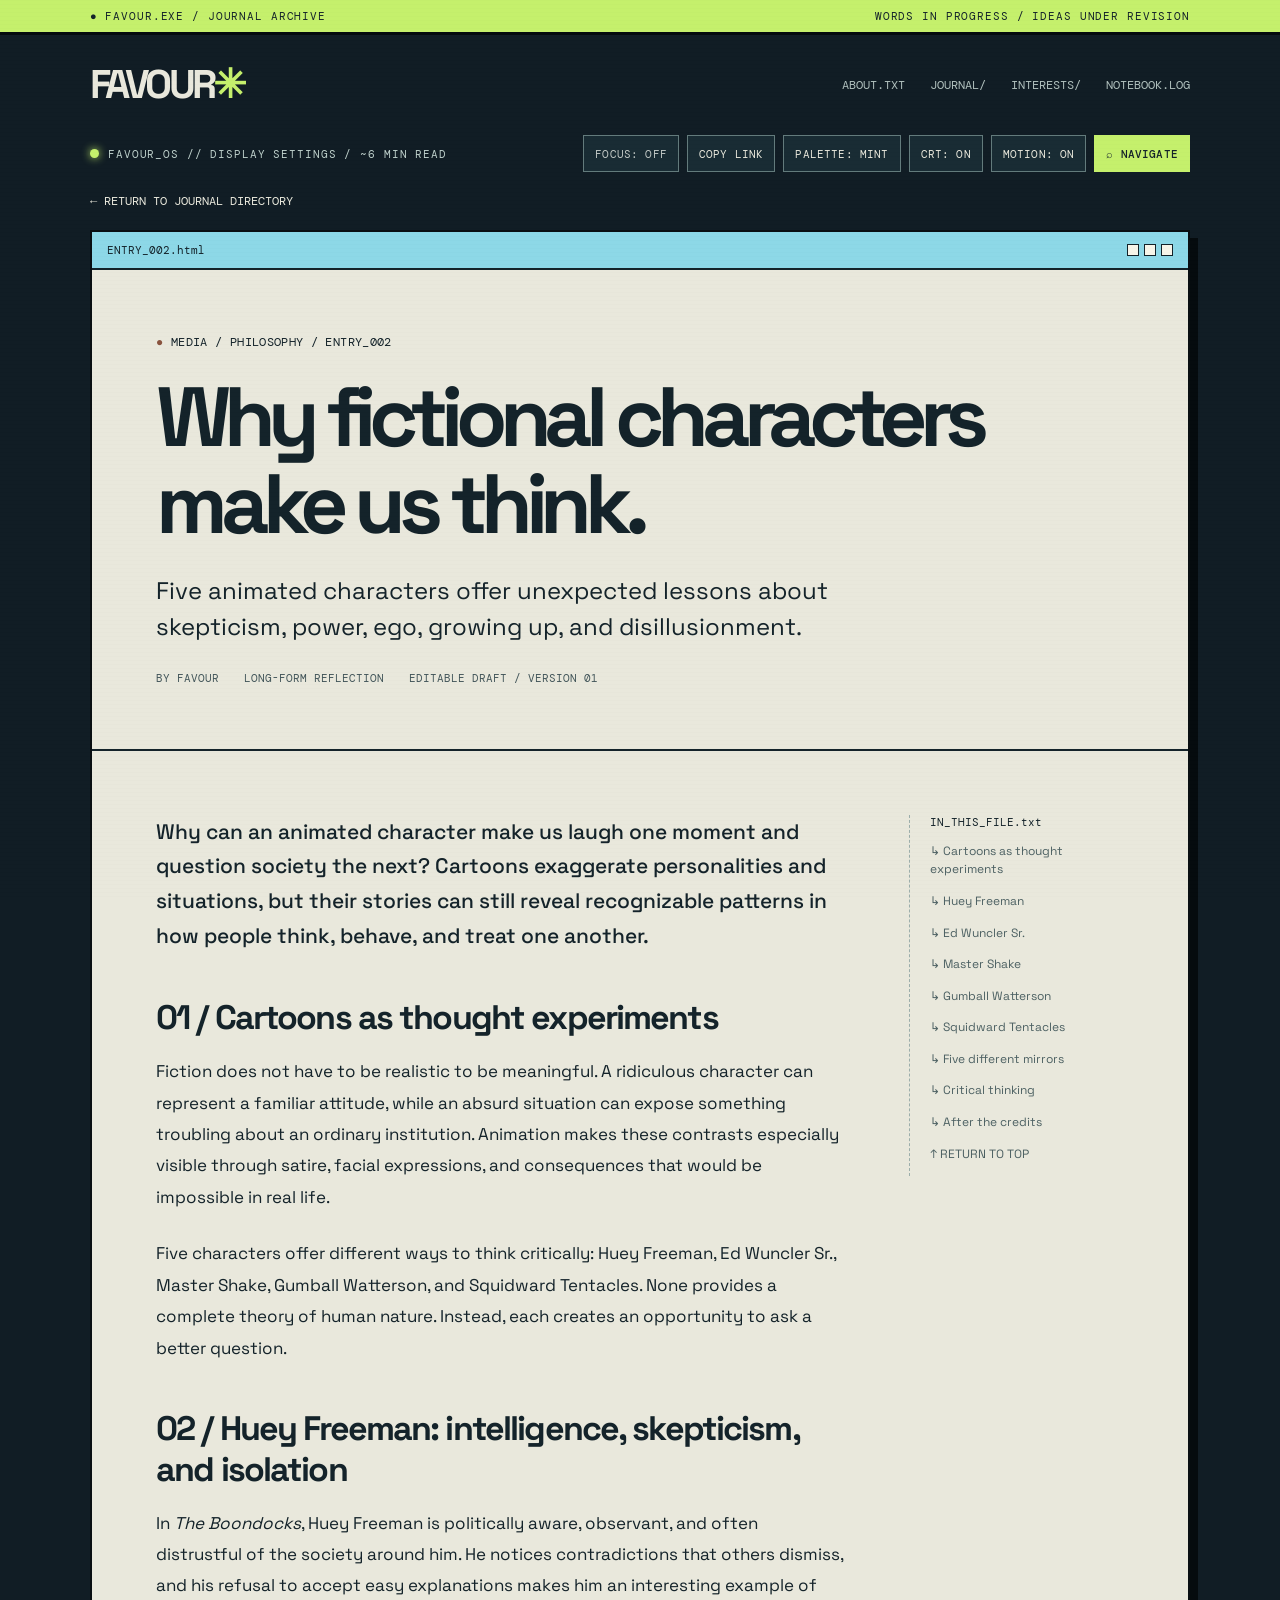
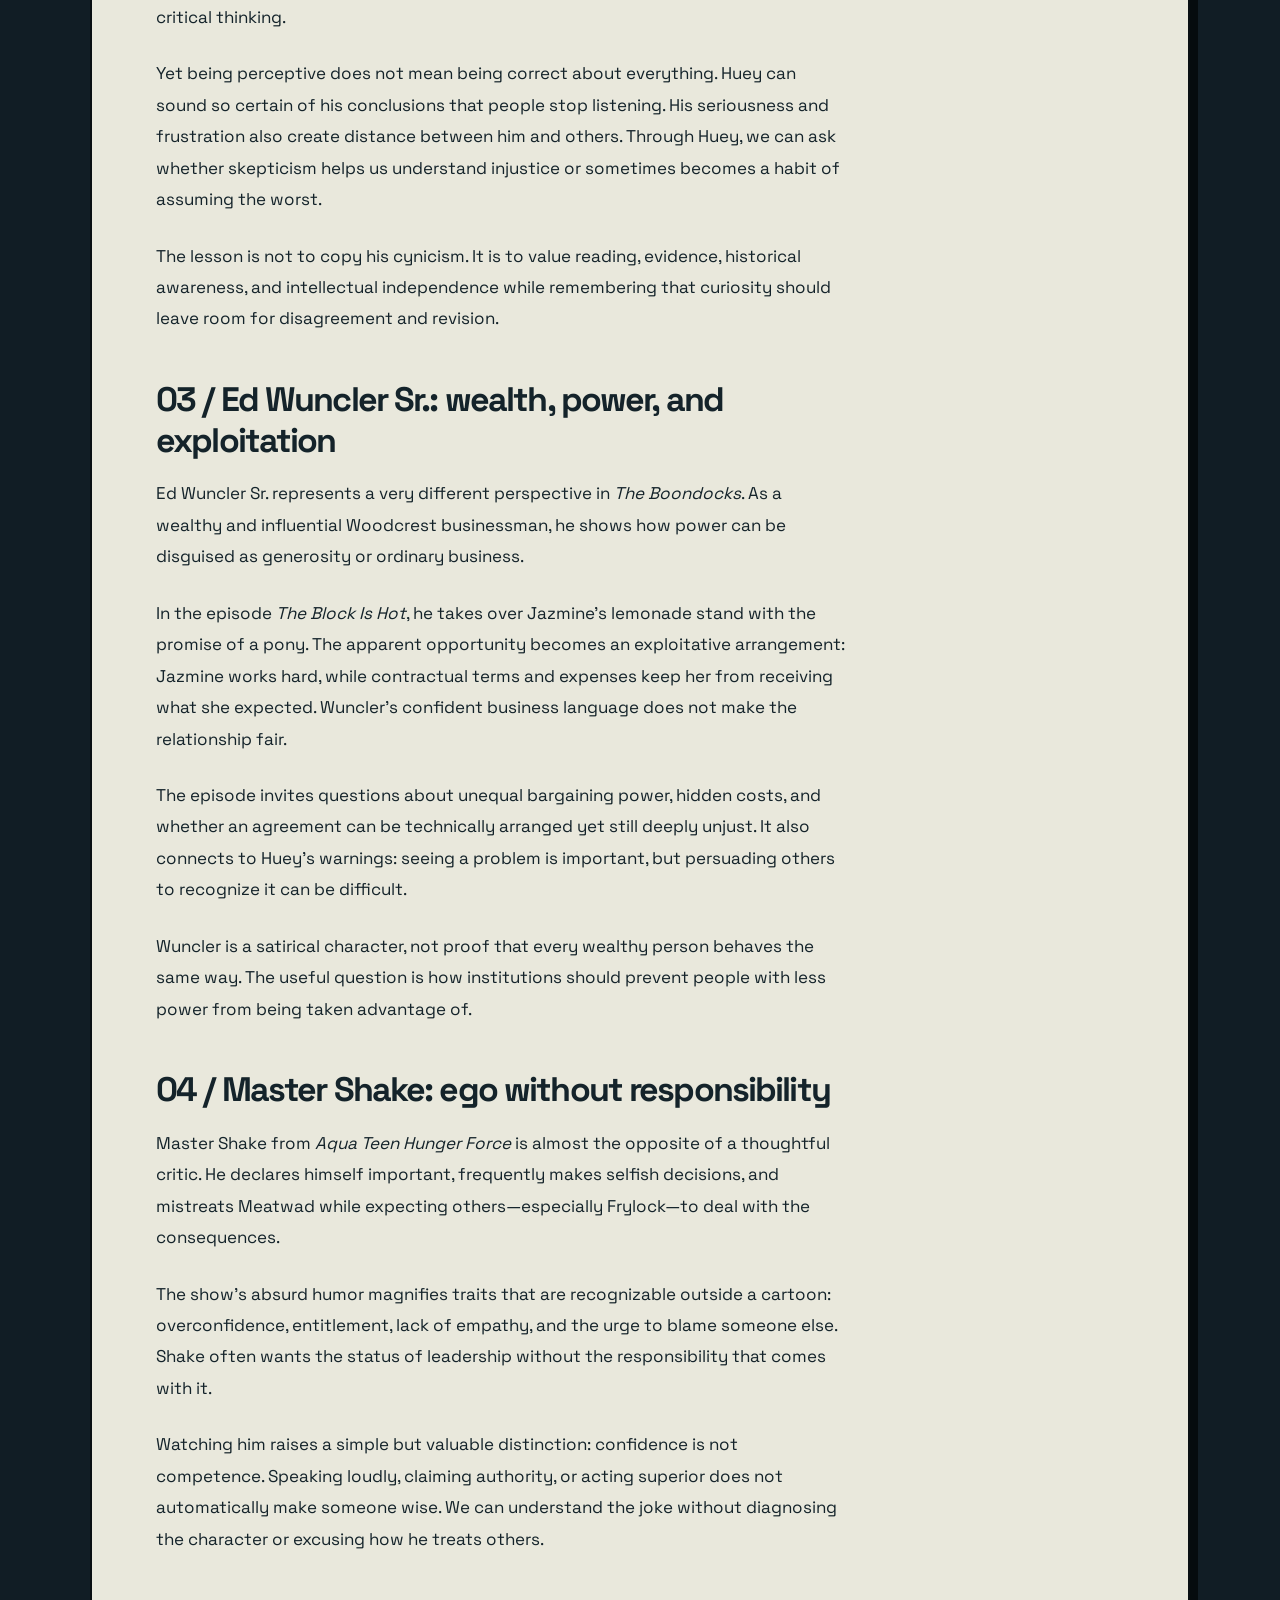
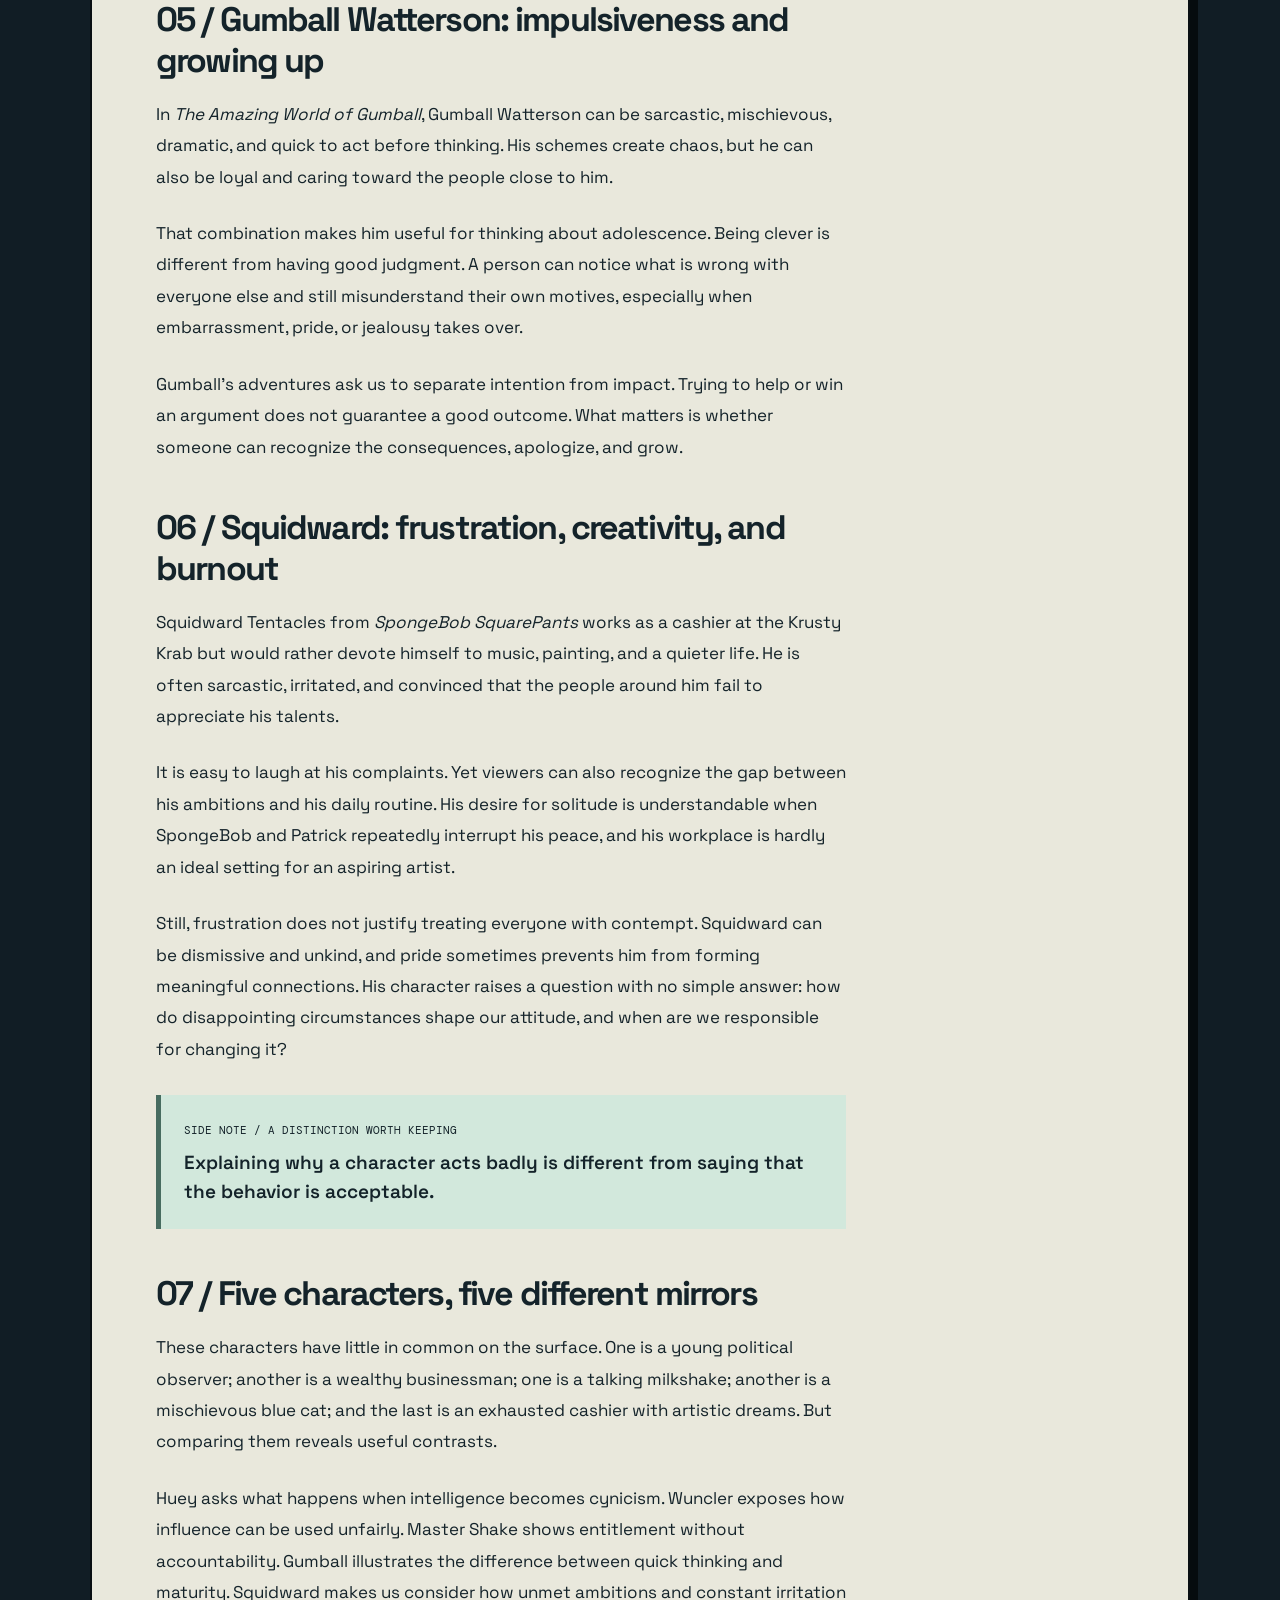
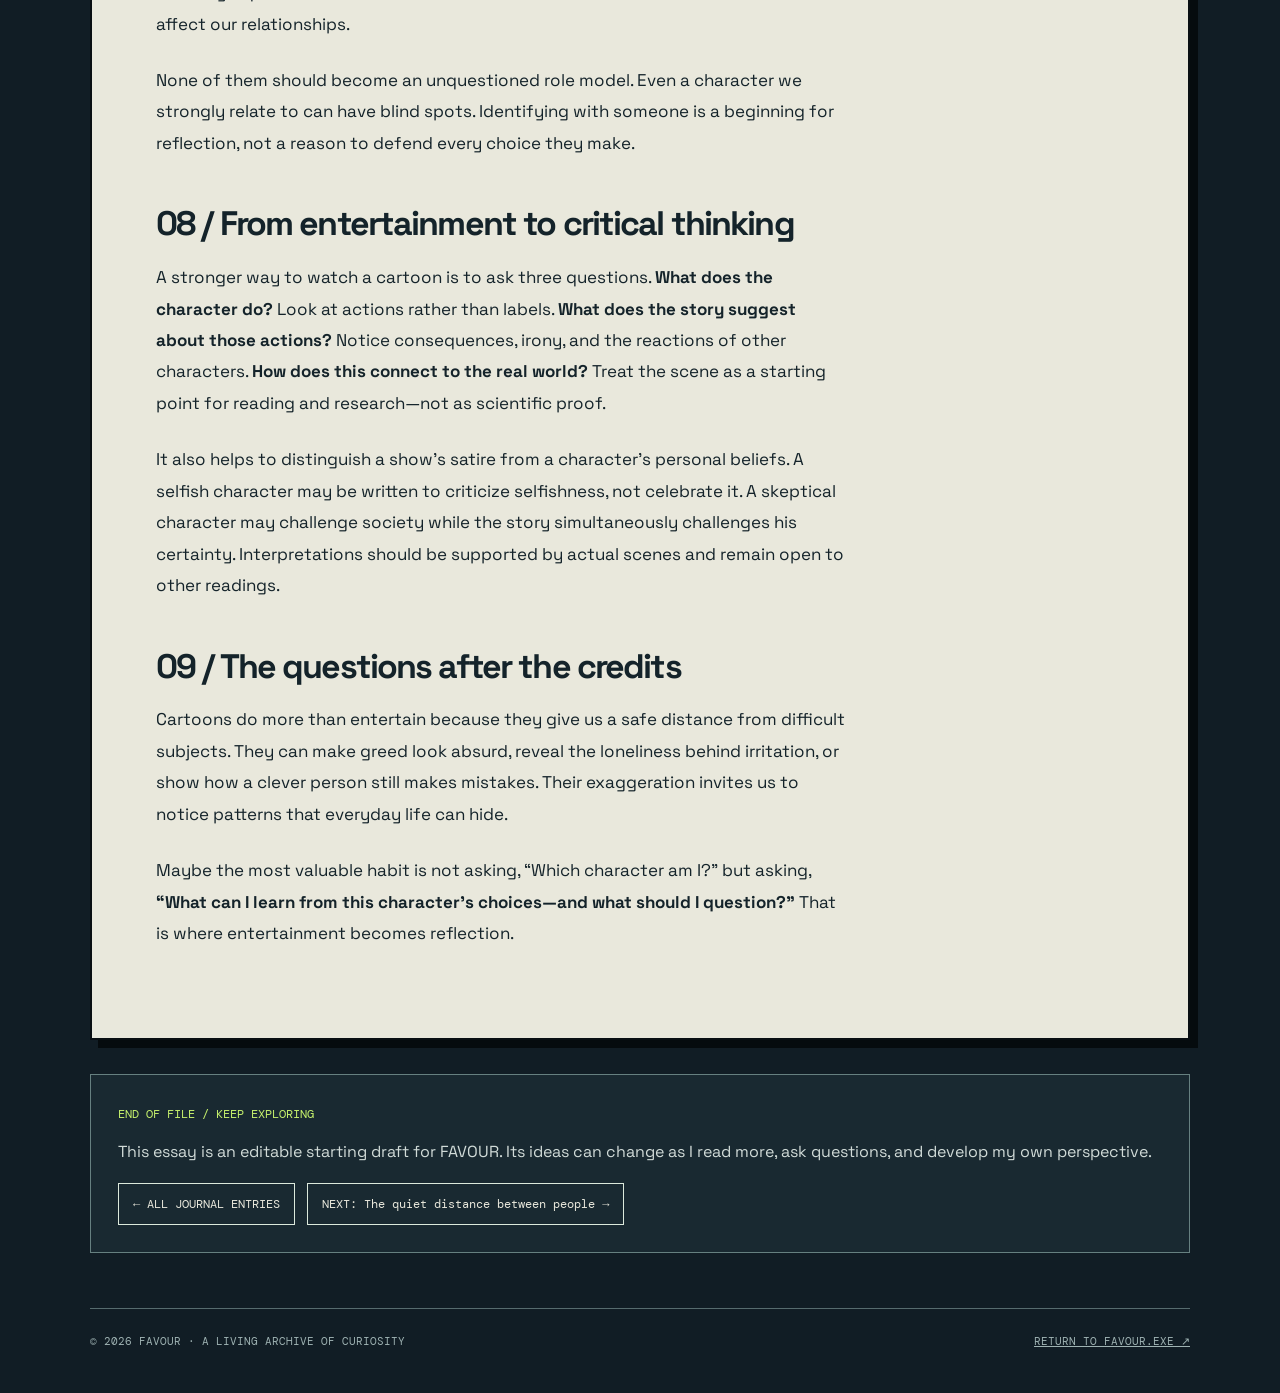
==== commit 82462ad2: "Expand cartoon character essay with Huey, Wuncler Sr., Master Shake, Gumball and Squidward" ====
--- a/journal/fictional-characters.html
+++ b/journal/fictional-characters.html
@@ -1,5 +1,5 @@
 <!doctype html>
-<html lang="en"><head><meta charset="utf-8"><meta name="viewport" content="width=device-width,initial-scale=1"><meta name="theme-color" content="#111d25"><meta name="description" content="A reflection on cartoons, satire, identity, and the questions that follow us beyond the screen."><title>Why fictional characters make us think. — FAVOUR.exe</title><style>
+<html lang="en"><head><meta charset="utf-8"><meta name="viewport" content="width=device-width,initial-scale=1"><meta name="theme-color" content="#111d25"><meta name="description" content="Exploring Huey Freeman, Ed Wuncler Sr., Master Shake, Gumball Watterson, and Squidward through satire, psychology, and critical thinking."><title>Why fictional characters make us think. — FAVOUR.exe</title><style>
 @import url('https://fonts.googleapis.com/css2?family=DM+Mono:wght@400;500&family=Space+Grotesk:wght@400;500;600;700&display=swap');
 :root{--bg:#111d25;--paper:#e9e8dc;--ink:#14232a;--mint:#c5f06c;--pink:#ff9bb8;--blue:#8dd8e7;--muted:#b0c0bd}
 *{box-sizing:border-box}html{scroll-behavior:smooth}body{margin:0;background:var(--bg);color:#e9e8dc;font-family:'Space Grotesk',Arial,sans-serif}body:before{content:"";position:fixed;inset:0;z-index:10;pointer-events:none;background:repeating-linear-gradient(0deg,transparent 0,transparent 3px,#00000012 4px);opacity:.2}a{color:inherit}a:focus-visible,button:focus-visible{outline:3px solid var(--pink);outline-offset:4px}.mono{font-family:'DM Mono',monospace}.wrap{width:min(1100px,calc(100% - 42px));margin:auto}.top{background:var(--mint);color:var(--ink);border-bottom:3px solid #050b0e;padding:9px 0;font-size:11px;letter-spacing:.08em}.top-inner{display:flex;justify-content:space-between;gap:15px;flex-wrap:wrap}.head{padding:24px 0 28px;display:flex;align-items:center;justify-content:space-between;gap:15px;flex-wrap:wrap}.brand{text-decoration:none;font-size:clamp(29px,5vw,40px);font-weight:700;letter-spacing:-.09em}.brand span{color:var(--mint)}.head nav{display:flex;gap:25px;flex-wrap:wrap;font-size:12px;color:var(--muted)}.head nav a{text-decoration:none}.head nav a:hover,.back:hover{color:var(--mint)}.back{text-decoration:none;font-size:12px}.file{border:2px solid #090f12;background:var(--paper);box-shadow:8px 8px 0 #050b0e;color:var(--ink);margin-bottom:34px}.bar{background:var(--blue);padding:11px 15px;border-bottom:2px solid var(--ink);display:flex;justify-content:space-between;gap:12px;align-items:center;font:11px 'DM Mono',monospace;overflow-wrap:anywhere}.dots{display:flex;gap:5px}.dots i{display:block;width:12px;height:12px;border:1px solid var(--ink);background:#f7f5e9}.hero{padding:clamp(25px,5vw,65px);border-bottom:2px solid var(--ink)}.eyebrow{font-size:12px;letter-spacing:.03em}.eyebrow b{color:#89533e}h1{font-size:clamp(41px,7.2vw,84px);letter-spacing:-.085em;line-height:1.04;max-width:860px;margin:24px 0}h1 em{font-style:normal;color:#b95772}.dek{font-size:clamp(18px,2.6vw,24px);line-height:1.5;max-width:750px;margin-bottom:26px}.stats{display:flex;gap:14px 25px;flex-wrap:wrap;font:11px 'DM Mono',monospace;color:#43565a}.paper{display:grid;grid-template-columns:minmax(0,1fr) 215px;gap:40px;padding:clamp(23px,5vw,65px)}.story{max-width:690px}.story p{font-size:17px;line-height:1.85;margin:0 0 25px}.story .lead{font-size:21px;line-height:1.65;font-weight:500}.story h2{font-size:clamp(24px,3vw,34px);letter-spacing:-.055em;line-height:1.2;margin:45px 0 17px;scroll-margin-top:20px}.margin-note{padding:23px;background:#d2e8dc;border-left:5px solid #476c60;margin:30px 0}.margin-note p{margin:10px 0 0;font-size:19px;font-weight:600;line-height:1.5}.margin-note span{font-size:11px}.toc{align-self:start;position:sticky;top:18px;border-left:1px dashed #9caeab;padding-left:20px;font-size:12px;line-height:1.55}.toc strong{display:block;margin-bottom:13px;font:11px 'DM Mono',monospace}.toc a{display:block;margin:0 0 13px;text-decoration:none;color:#4c6062}.toc a:hover{text-decoration:underline}.after{background:#192931;border:1px solid #668080;padding:27px;margin:30px 0 55px}.after .kicker{font:12px 'DM Mono',monospace;color:var(--mint)}.after p{line-height:1.65;color:#d1dbd8}.controls{display:flex;flex-wrap:wrap;gap:12px;margin-top:17px}.button{display:inline-block;text-decoration:none;border:1px solid #dce9dc;padding:12px 14px;font:12px 'DM Mono',monospace}.button:hover{background:var(--mint);color:var(--ink);border-color:var(--mint)}.footer{border-top:1px solid #566b6e;padding:25px 0 45px;font:11px 'DM Mono',monospace;color:#9eb2b2;display:flex;justify-content:space-between;gap:12px;flex-wrap:wrap}.skip{position:absolute;top:-100px;left:10px;background:var(--mint);color:var(--ink);padding:10px;z-index:99}.skip:focus{top:10px}@media(max-width:770px){.paper{display:block}.toc{position:static;margin-top:35px;border-top:1px dashed #9caeab;padding:20px 0 0;border-left:none}.head nav{gap:14px}.hero{padding:27px}.story p{font-size:16px;line-height:1.8}}@media(prefers-reduced-motion:reduce){html{scroll-behavior:auto}}
@@ -9,34 +9,46 @@
 <header class="wrap head"><a class="brand" href="../index.html">FAVOUR<span>✳</span></a><nav class="mono" aria-label="Site navigation"><a href="../index.html#about">ABOUT.TXT</a><a href="../index.html#journal">JOURNAL/</a><a href="../index.html#curiosities">INTERESTS/</a><a href="../index.html#notebook">NOTEBOOK.LOG</a></nav></header>
 <div class="wrap"><a class="back mono" href="../index.html#journal">← RETURN TO JOURNAL DIRECTORY</a>
 <main class="file" style="margin-top:20px"><div class="bar"><span>ENTRY_002.html</span><span class="dots" aria-hidden="true"><i></i><i></i><i></i></span></div>
-<div class="hero"><div class="eyebrow mono"><b>●</b> MEDIA / PHILOSOPHY / ENTRY_002</div><h1>Why fictional characters make us think.</h1><p class="dek">A reflection on cartoons, satire, identity, and the questions that follow us beyond the screen.</p><div class="stats"><span>BY FAVOUR</span><span>LONG-FORM REFLECTION</span><span>EDITABLE DRAFT / VERSION 01</span></div></div>
+<div class="hero"><div class="eyebrow mono"><b>●</b> MEDIA / PHILOSOPHY / ENTRY_002</div><h1>Why fictional characters make us think.</h1><p class="dek">Five animated characters offer unexpected lessons about skepticism, power, ego, growing up, and disillusionment.</p><div class="stats"><span>BY FAVOUR</span><span>LONG-FORM REFLECTION</span><span>EDITABLE DRAFT / VERSION 01</span></div></div>
 <div class="paper"><article id="story" class="story">
-<p class="lead">A cartoon character can be exaggerated, impossible, or completely absurd—and still reveal something recognizable about the real world. Fiction gives us distance from everyday life, but that distance can sometimes make familiar social patterns easier to notice.</p>
-<h2 id="why">01 / Stories as thought experiments</h2>
-<p>We do not only watch stories to escape reality. We also use them to test ideas. What happens when a character refuses to follow the crowd? What does ambition look like when it becomes obsession? Why do we laugh when an authority figure behaves badly, and why do we sometimes recognize the behavior outside the screen?</p>
-<p>Fiction can isolate a conflict and make it visible. A real social issue might involve dozens of competing pressures; a story can compress those pressures into a single scene or argument. That simplification can be useful as long as we remember that real people are usually more complicated than fictional examples.</p>
-<h2 id="satire">02 / Satire makes the familiar look strange</h2>
-<p>Satire often works through exaggeration, irony, and discomfort. A character might behave so selfishly, blindly, or confidently that the audience begins to question the values behind the behavior. Humor lowers our guard; then the joke leaves a larger question behind.</p>
-<p>Consider a fictional boss who cares more about money than the people doing the work. We might laugh at the absurd decisions, but the joke can also open a discussion about wages, power, and responsibility. The character does not need to be a realistic portrait of every employer to provide a starting point for those questions.</p>
-<p>Still, satire asks something of its audience. We have to ask who the joke targets, what assumptions it relies on, and whether the exaggeration challenges a stereotype or accidentally strengthens it. Laughing and thinking critically are not mutually exclusive.</p>
-<div class="margin-note"><span class="mono">SIDE NOTE / 002</span><p>Understanding why a character behaves a certain way is not the same as agreeing with their behavior.</p></div>
-<h2 id="huey">03 / What a skeptical character reveals</h2>
-<p>One example worth studying is Huey Freeman from <em>The Boondocks</em>. Huey is observant, politically conscious, skeptical, and often frustrated by the world around him. His intelligence is part of what makes him compelling, but his distance from other people also raises questions.</p>
-<p>When does skepticism help someone recognize injustice? When can it turn into a habit of expecting disappointment? Is being correct enough if a person cannot communicate in a way that others are willing to hear? These questions are interesting because the story does not have to give us one permanent answer.</p>
-<p>We can admire a character's curiosity or courage while also noticing their blind spots. That is a better form of analysis than deciding a character must be either a perfect role model or a terrible influence. Complicated characters are often useful precisely because they invite disagreement.</p>
-<h2 id="identity">04 / Fiction and the question of identity</h2>
-<p>Stories frequently explore how people are shaped by their families, neighborhoods, friendships, and expectations. Sometimes a character performs an identity for approval. Sometimes they resist the identity others assign to them. Sometimes they believe they are independent while still reacting to everyone around them.</p>
-<p>Those patterns connect to real questions from psychology and philosophy. What makes a person who they are? How much can someone change? When is a worldview thoughtfully developed, and when is it a response to pressure, insecurity, or fear?</p>
-<p>No single episode can prove a theory about human behavior. Fiction is not a scientific experiment. But it can make an abstract concept memorable enough that we want to research it afterward. A scene becomes a question; the question becomes a reading list; the reading leads to a better-informed interpretation.</p>
-<h2 id="criticism">05 / Thinking beyond “I like this character”</h2>
-<p>A useful media analysis begins with observation rather than a verdict. What does the character say? What do they do? How do other characters respond? Does the story reward their choices, challenge them, or leave the outcome ambiguous?</p>
-<p>Then comes interpretation. We can consider the historical or cultural setting, the creator's use of humor, and the difference between what a character believes and what the larger story might be saying. Two viewers may reach different conclusions because they notice different details. That disagreement can improve the discussion when both sides support their claims with evidence.</p>
-<p>It also helps to separate a strong emotional reaction from a strong argument. Feeling that a scene is powerful is a good beginning, not an ending. Asking <em>why</em> it works leads to closer attention and more careful writing.</p>
-<h2 id="next">06 / Keep watching, keep questioning</h2>
-<p>The most interesting fictional worlds do not close every discussion when the credits roll. They leave us noticing something about language, authority, identity, friendship, or the way groups behave. A cartoon can make someone laugh and still send them toward a history book, a psychology article, or a difficult conversation.</p>
-<p>For me, that is the appeal of media analysis: not pretending that fiction gives us all the answers, but using it to ask questions we might otherwise overlook.</p>
-<p><strong>The next time a character makes you angry, amused, or curious, it may be worth asking what exactly the story has encouraged you to notice.</strong></p></article>
-<aside class="toc" aria-label="On this page"><strong>IN_THIS_FILE.txt</strong><a href="#why">↳ Stories as thought experiments</a><a href="#satire">↳ Satire and exaggeration</a><a href="#huey">↳ A skeptical character</a><a href="#identity">↳ Fiction and identity</a><a href="#criticism">↳ Beyond liking a character</a><a href="#next">↳ Keep questioning</a><a href="#top">↑ RETURN TO TOP</a></aside></div></main>
+<p class="lead">Why can an animated character make us laugh one moment and question society the next? Cartoons exaggerate personalities and situations, but their stories can still reveal recognizable patterns in how people think, behave, and treat one another.</p>
+<h2 id="stories">01 / Cartoons as thought experiments</h2>
+<p>Fiction does not have to be realistic to be meaningful. A ridiculous character can represent a familiar attitude, while an absurd situation can expose something troubling about an ordinary institution. Animation makes these contrasts especially visible through satire, facial expressions, and consequences that would be impossible in real life.</p>
+<p>Five characters offer different ways to think critically: Huey Freeman, Ed Wuncler Sr., Master Shake, Gumball Watterson, and Squidward Tentacles. None provides a complete theory of human nature. Instead, each creates an opportunity to ask a better question.</p>
+<h2 id="huey">02 / Huey Freeman: intelligence, skepticism, and isolation</h2>
+<p>In <em>The Boondocks</em>, Huey Freeman is politically aware, observant, and often distrustful of the society around him. He notices contradictions that others dismiss, and his refusal to accept easy explanations makes him an interesting example of critical thinking.</p>
+<p>Yet being perceptive does not mean being correct about everything. Huey can sound so certain of his conclusions that people stop listening. His seriousness and frustration also create distance between him and others. Through Huey, we can ask whether skepticism helps us understand injustice or sometimes becomes a habit of assuming the worst.</p>
+<p>The lesson is not to copy his cynicism. It is to value reading, evidence, historical awareness, and intellectual independence while remembering that curiosity should leave room for disagreement and revision.</p>
+<h2 id="wuncler">03 / Ed Wuncler Sr.: wealth, power, and exploitation</h2>
+<p>Ed Wuncler Sr. represents a very different perspective in <em>The Boondocks</em>. As a wealthy and influential Woodcrest businessman, he shows how power can be disguised as generosity or ordinary business.</p>
+<p>In the episode <em>The Block Is Hot</em>, he takes over Jazmine's lemonade stand with the promise of a pony. The apparent opportunity becomes an exploitative arrangement: Jazmine works hard, while contractual terms and expenses keep her from receiving what she expected. Wuncler's confident business language does not make the relationship fair.</p>
+<p>The episode invites questions about unequal bargaining power, hidden costs, and whether an agreement can be technically arranged yet still deeply unjust. It also connects to Huey's warnings: seeing a problem is important, but persuading others to recognize it can be difficult.</p>
+<p>Wuncler is a satirical character, not proof that every wealthy person behaves the same way. The useful question is how institutions should prevent people with less power from being taken advantage of.</p>
+<h2 id="shake">04 / Master Shake: ego without responsibility</h2>
+<p>Master Shake from <em>Aqua Teen Hunger Force</em> is almost the opposite of a thoughtful critic. He declares himself important, frequently makes selfish decisions, and mistreats Meatwad while expecting others—especially Frylock—to deal with the consequences.</p>
+<p>The show's absurd humor magnifies traits that are recognizable outside a cartoon: overconfidence, entitlement, lack of empathy, and the urge to blame someone else. Shake often wants the status of leadership without the responsibility that comes with it.</p>
+<p>Watching him raises a simple but valuable distinction: confidence is not competence. Speaking loudly, claiming authority, or acting superior does not automatically make someone wise. We can understand the joke without diagnosing the character or excusing how he treats others.</p>
+<h2 id="gumball">05 / Gumball Watterson: impulsiveness and growing up</h2>
+<p>In <em>The Amazing World of Gumball</em>, Gumball Watterson can be sarcastic, mischievous, dramatic, and quick to act before thinking. His schemes create chaos, but he can also be loyal and caring toward the people close to him.</p>
+<p>That combination makes him useful for thinking about adolescence. Being clever is different from having good judgment. A person can notice what is wrong with everyone else and still misunderstand their own motives, especially when embarrassment, pride, or jealousy takes over.</p>
+<p>Gumball's adventures ask us to separate intention from impact. Trying to help or win an argument does not guarantee a good outcome. What matters is whether someone can recognize the consequences, apologize, and grow.</p>
+<h2 id="squidward">06 / Squidward: frustration, creativity, and burnout</h2>
+<p>Squidward Tentacles from <em>SpongeBob SquarePants</em> works as a cashier at the Krusty Krab but would rather devote himself to music, painting, and a quieter life. He is often sarcastic, irritated, and convinced that the people around him fail to appreciate his talents.</p>
+<p>It is easy to laugh at his complaints. Yet viewers can also recognize the gap between his ambitions and his daily routine. His desire for solitude is understandable when SpongeBob and Patrick repeatedly interrupt his peace, and his workplace is hardly an ideal setting for an aspiring artist.</p>
+<p>Still, frustration does not justify treating everyone with contempt. Squidward can be dismissive and unkind, and pride sometimes prevents him from forming meaningful connections. His character raises a question with no simple answer: how do disappointing circumstances shape our attitude, and when are we responsible for changing it?</p>
+<div class="margin-note"><span class="mono">SIDE NOTE / A DISTINCTION WORTH KEEPING</span><p>Explaining why a character acts badly is different from saying that the behavior is acceptable.</p></div>
+<h2 id="comparison">07 / Five characters, five different mirrors</h2>
+<p>These characters have little in common on the surface. One is a young political observer; another is a wealthy businessman; one is a talking milkshake; another is a mischievous blue cat; and the last is an exhausted cashier with artistic dreams. But comparing them reveals useful contrasts.</p>
+<p>Huey asks what happens when intelligence becomes cynicism. Wuncler exposes how influence can be used unfairly. Master Shake shows entitlement without accountability. Gumball illustrates the difference between quick thinking and maturity. Squidward makes us consider how unmet ambitions and constant irritation affect our relationships.</p>
+<p>None of them should become an unquestioned role model. Even a character we strongly relate to can have blind spots. Identifying with someone is a beginning for reflection, not a reason to defend every choice they make.</p>
+<h2 id="thinking">08 / From entertainment to critical thinking</h2>
+<p>A stronger way to watch a cartoon is to ask three questions. <strong>What does the character do?</strong> Look at actions rather than labels. <strong>What does the story suggest about those actions?</strong> Notice consequences, irony, and the reactions of other characters. <strong>How does this connect to the real world?</strong> Treat the scene as a starting point for reading and research—not as scientific proof.</p>
+<p>It also helps to distinguish a show's satire from a character's personal beliefs. A selfish character may be written to criticize selfishness, not celebrate it. A skeptical character may challenge society while the story simultaneously challenges his certainty. Interpretations should be supported by actual scenes and remain open to other readings.</p>
+<h2 id="ending">09 / The questions after the credits</h2>
+<p>Cartoons do more than entertain because they give us a safe distance from difficult subjects. They can make greed look absurd, reveal the loneliness behind irritation, or show how a clever person still makes mistakes. Their exaggeration invites us to notice patterns that everyday life can hide.</p>
+<p>Maybe the most valuable habit is not asking, “Which character am I?” but asking, <strong>“What can I learn from this character's choices—and what should I question?”</strong> That is where entertainment becomes reflection.</p>
+</article>
+<aside class="toc" aria-label="On this page"><strong>IN_THIS_FILE.txt</strong><a href="#stories">↳ Cartoons as thought experiments</a><a href="#huey">↳ Huey Freeman</a><a href="#wuncler">↳ Ed Wuncler Sr.</a><a href="#shake">↳ Master Shake</a><a href="#gumball">↳ Gumball Watterson</a><a href="#squidward">↳ Squidward Tentacles</a><a href="#comparison">↳ Five different mirrors</a><a href="#thinking">↳ Critical thinking</a><a href="#ending">↳ After the credits</a><a href="#top">↑ RETURN TO TOP</a></aside></div></main>
 <section class="after"><span class="kicker">END OF FILE / KEEP EXPLORING</span><p>This essay is an editable starting draft for FAVOUR. Its ideas can change as I read more, ask questions, and develop my own perspective.</p><div class="controls"><a class="button" href="../index.html#journal">← ALL JOURNAL ENTRIES</a><a class="button" href="quiet-distance.html">NEXT: The quiet distance between people →</a></div></section>
 <footer class="footer"><span>© <span id="year">2026</span> FAVOUR · A LIVING ARCHIVE OF CURIOSITY</span><a href="../index.html">RETURN TO FAVOUR.EXE ↗</a></footer></div>
 <script>document.getElementById('year').textContent=new Date().getFullYear()</script><script src="../assets/favour-ui.js" defer></script></body></html>
--- a/assets/favour-ui.css
+++ b/assets/favour-ui.css
@@ -52,3 +52,25 @@
 @media(min-width:900px){.fx-controls{margin-top:-5px}}
 @media(max-width:620px){.fx-controls{align-items:flex-start}.fx-actions{width:100%}.fx-actions .fx-control{flex:1 1 auto;font-size:10px;padding:9px 7px}.fx-modal{padding-top:70px}.fx-modalbody{padding:16px}.fx-results a{font-size:11px}.fx-detail .fx-close{float:none;display:block;margin-left:auto}.fx-topic[aria-expanded="true"]::after{font-size:9px}}
 @media(prefers-reduced-motion:reduce){.fx-light{animation:none!important}.fx-control{transition:none!important;transform:none!important}}
+
+/* Interactive directory and quiet retro motion. */
+.fx-topic .fx-topic-title{display:block;font-size:26px;letter-spacing:-.05em;line-height:1.2;font-weight:700;margin:40px 0 12px}
+.fx-topic .fx-topic-summary{display:block;color:#c1ccca;line-height:1.5;font-size:14px;margin:0;font-weight:400}
+.fx-topic .index{display:block}
+.fx-topic{appearance:none;-webkit-appearance:none;min-width:0}
+.fx-topic:hover{border-color:var(--mint)}
+.fx-topic[aria-expanded="true"] .fx-topic-summary{color:#e7e9e0}
+@media(max-width:560px){.fx-topic .fx-topic-title{margin-top:25px}}
+@media(hover:hover) and (prefers-reduced-motion:no-preference){
+ body:not(.fx-no-motion) .hero .window{transition:transform .25s ease,box-shadow .25s ease}
+ body:not(.fx-no-motion) .hero .window:hover{transform:translateY(-3px)}
+ body:not(.fx-no-motion) .hero .art{transition:transform .35s ease}
+ body:not(.fx-no-motion) .hero .window:hover .art{transform:rotate(0deg) scale(1.035)}
+ body:not(.fx-no-motion) .journal .article{transition:transform .23s ease,box-shadow .23s ease}
+ body:not(.fx-no-motion) .journal .article:hover{transform:translateY(-3px);box-shadow:6px 6px 0 #080f13}
+}
+.marquee:hover span{animation-play-state:paused}
+html:has(body.fx-no-motion){scroll-behavior:auto!important}
+body.fx-no-motion .fx-control:hover{transform:none!important}
+body.fx-no-motion .marquee span{animation:none!important}
+@media(prefers-reduced-motion:reduce){html{scroll-behavior:auto!important}}
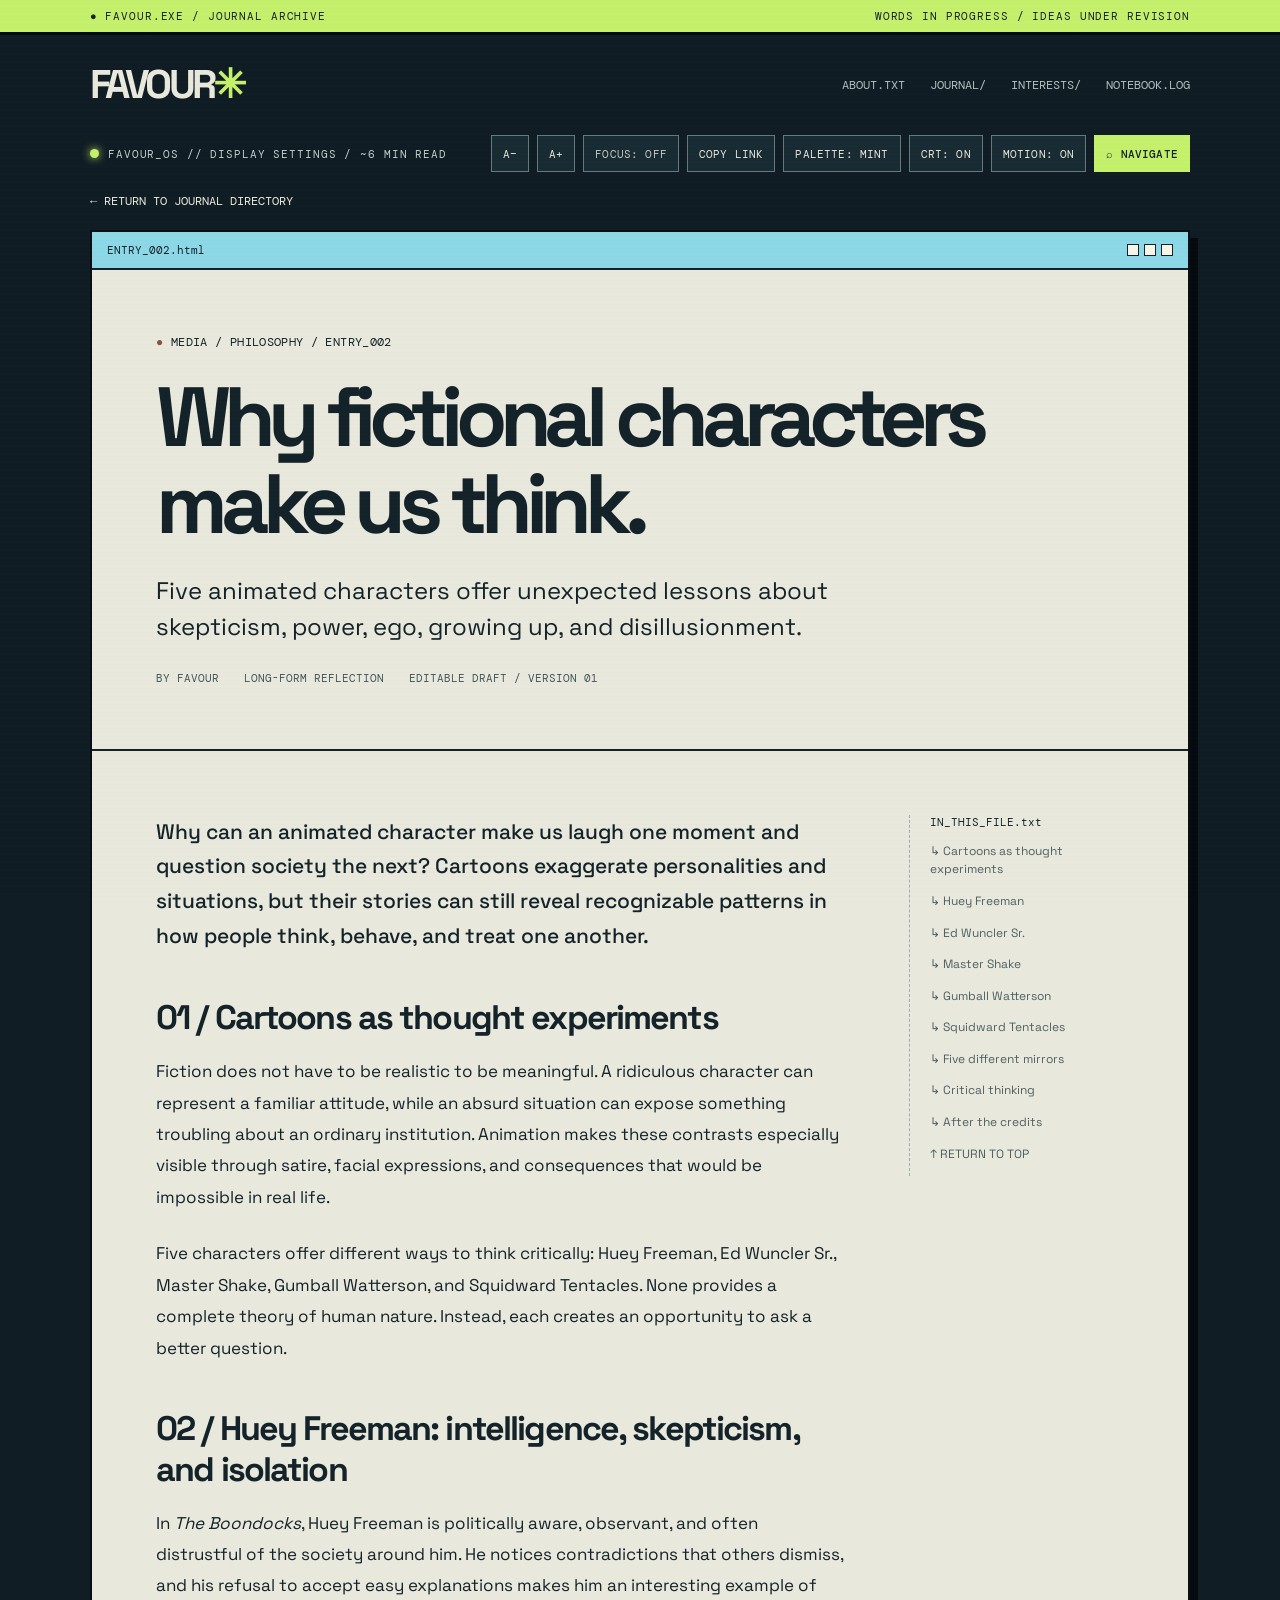
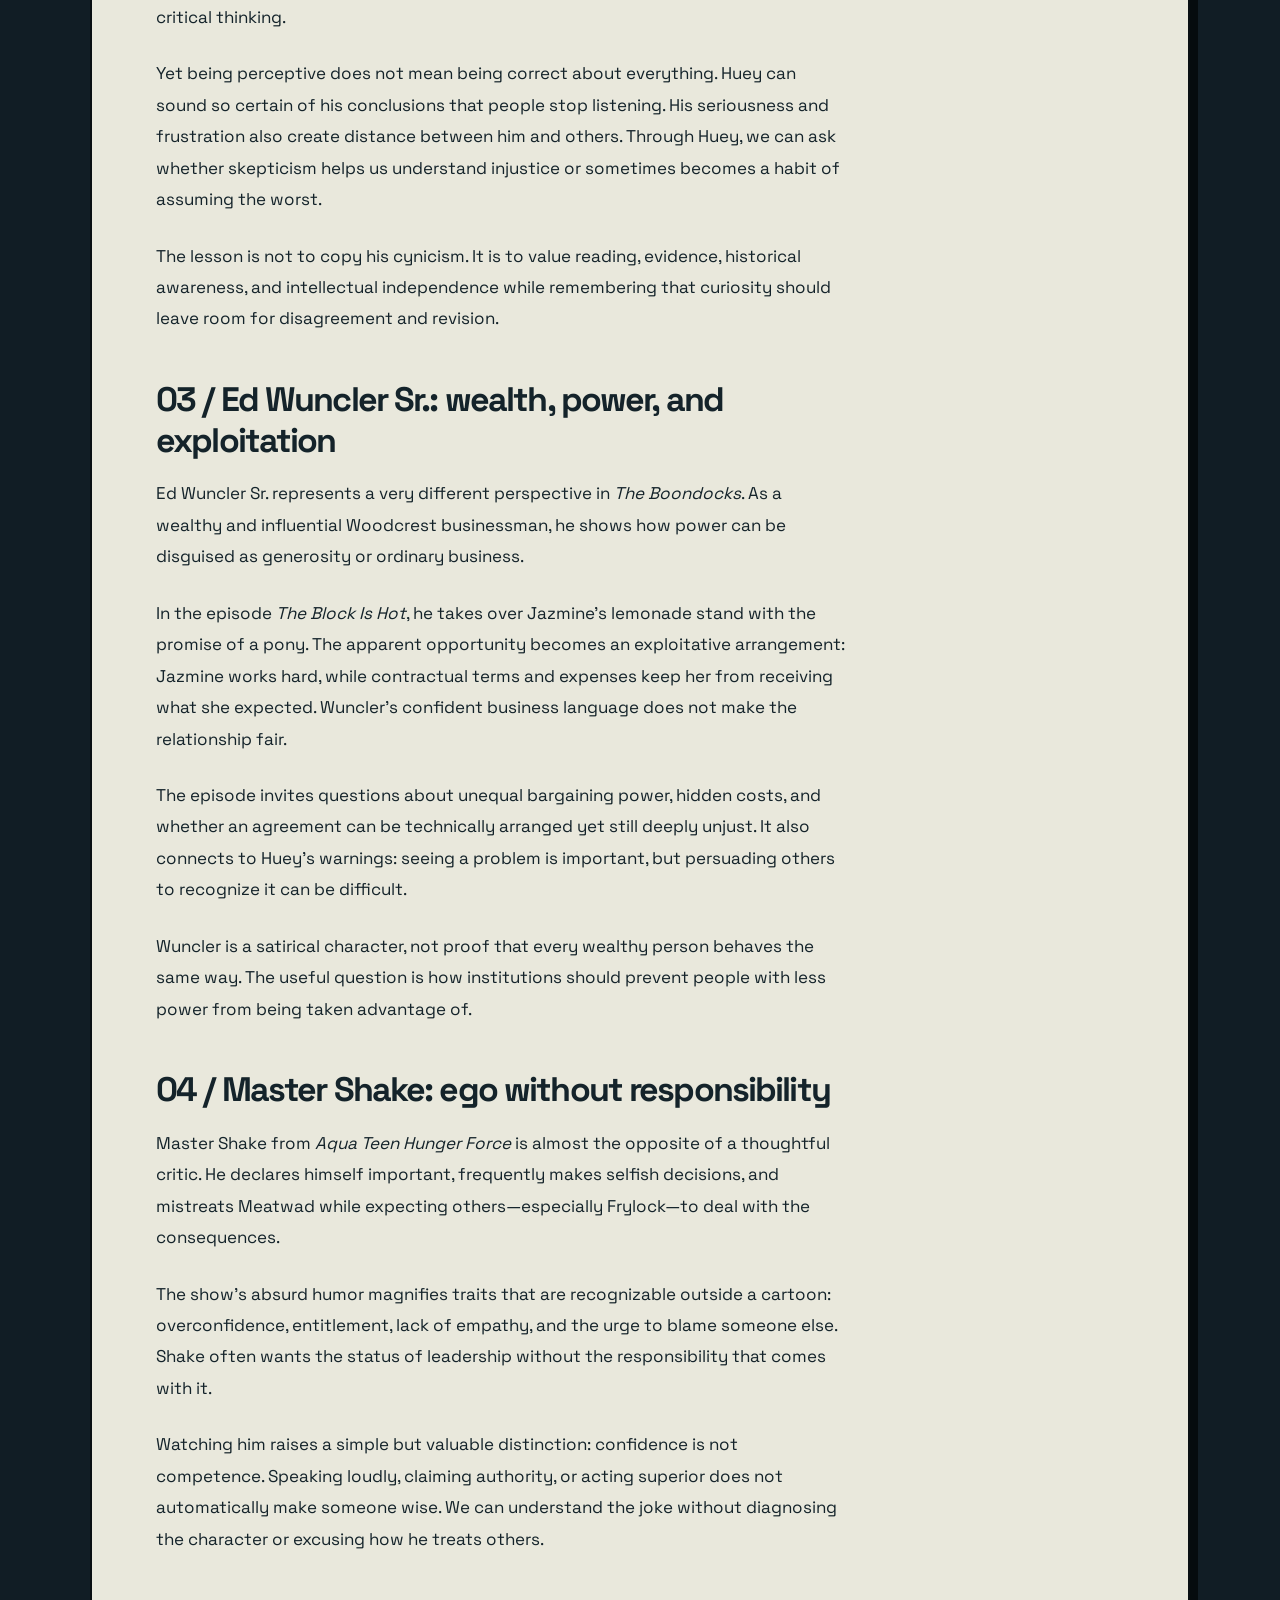
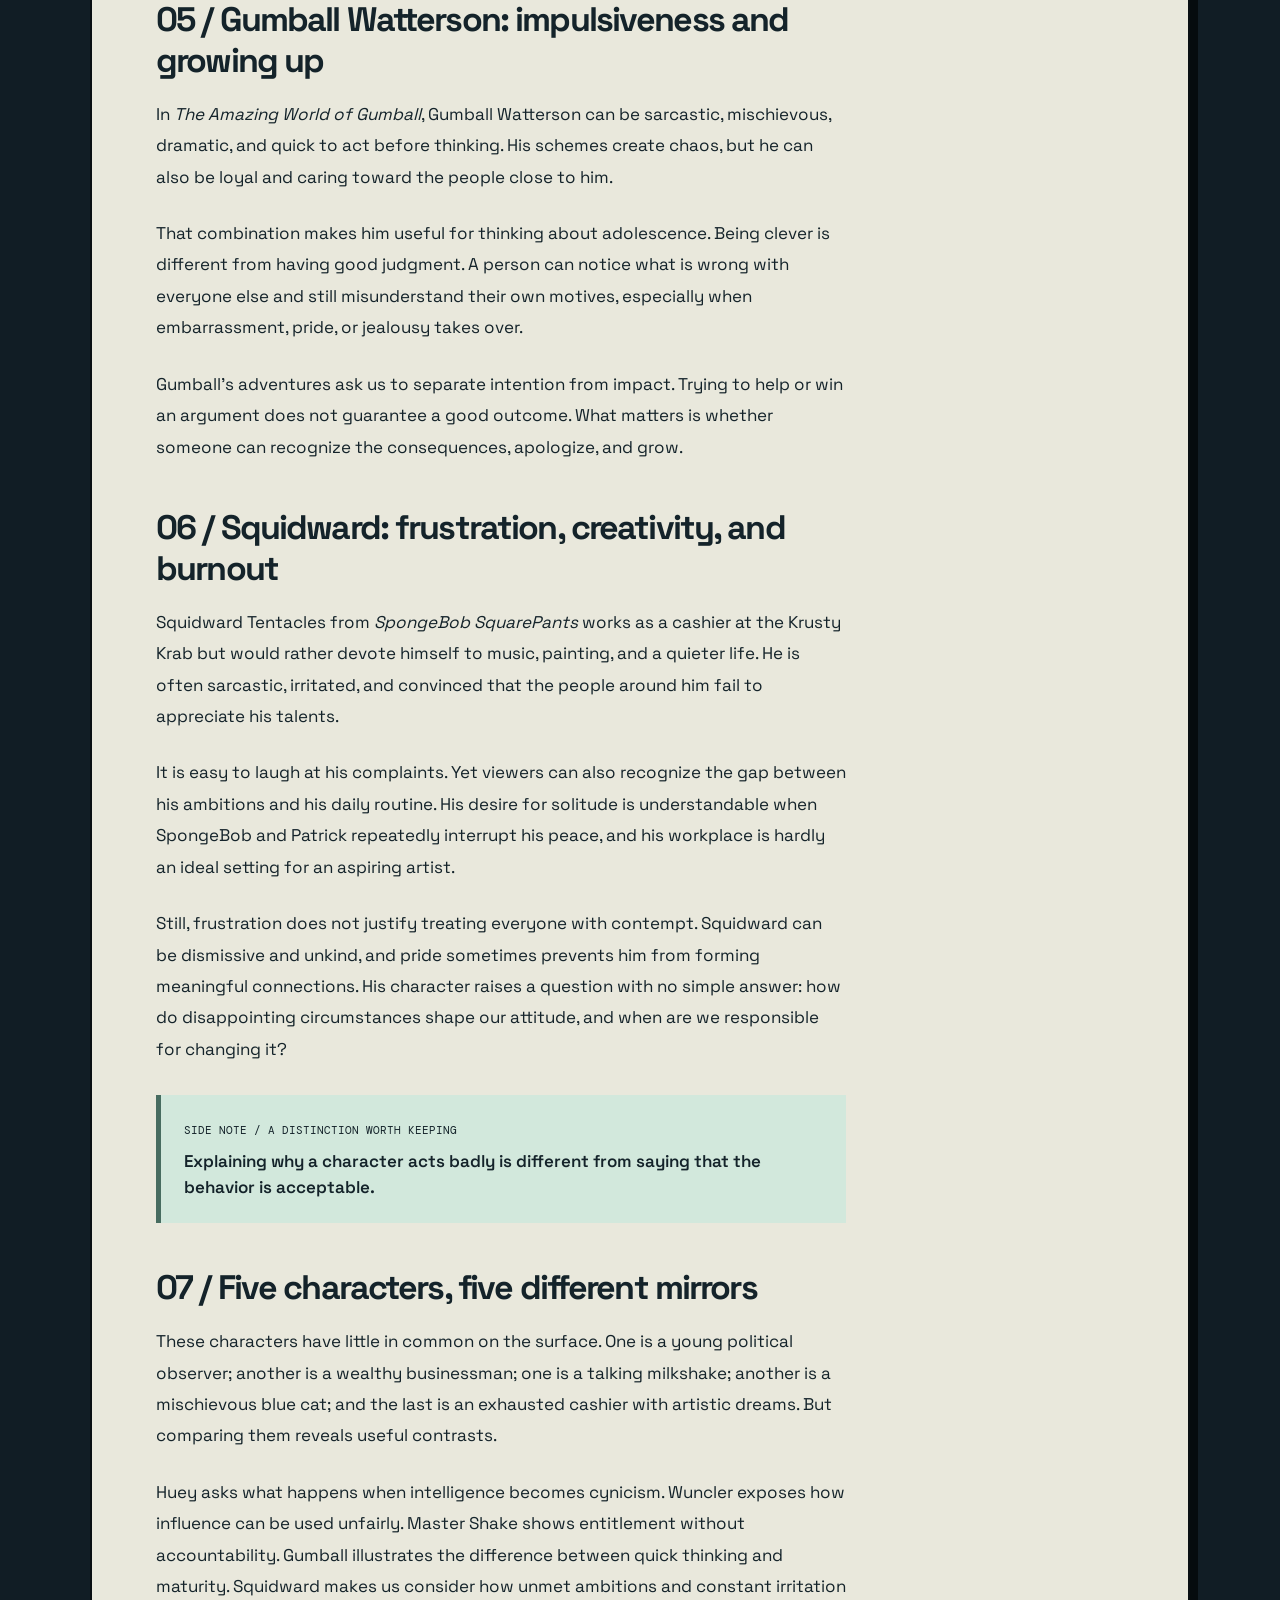
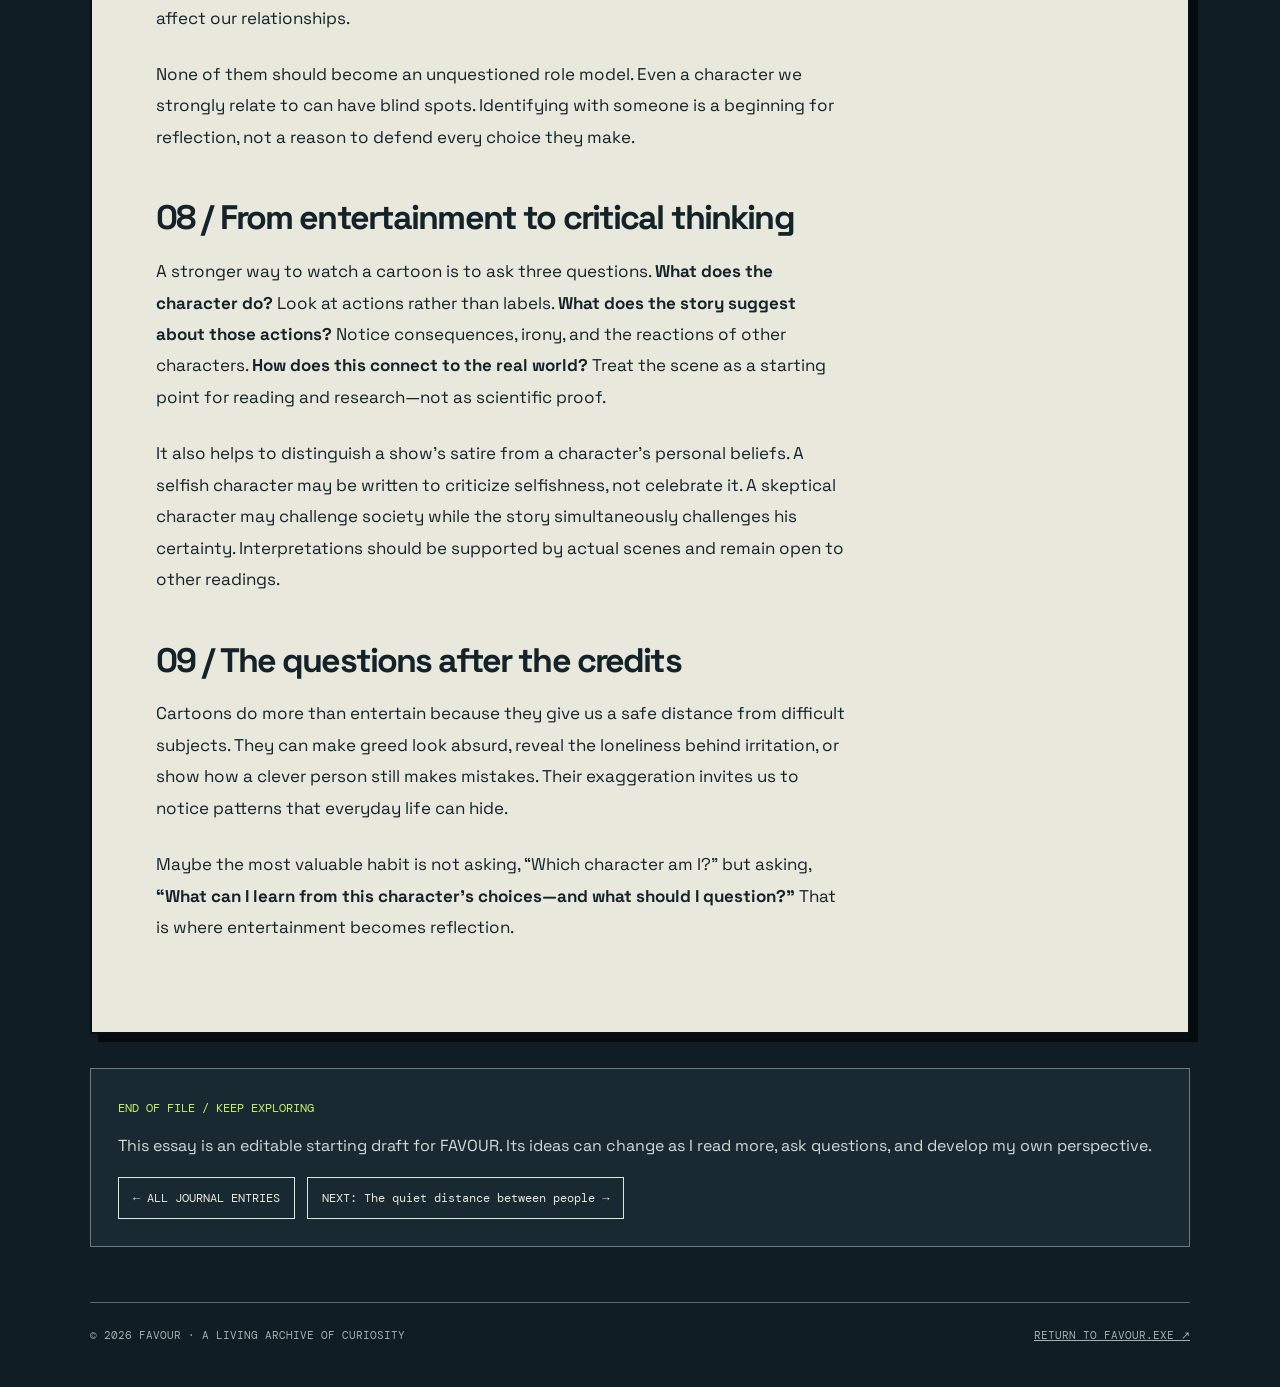
==== commit 71407f0b: "Add comfortable article text-size controls to FAVOUR journal" ====
--- a/journal/fictional-characters.html
+++ b/journal/fictional-characters.html
@@ -3,7 +3,7 @@
 @import url('https://fonts.googleapis.com/css2?family=DM+Mono:wght@400;500&family=Space+Grotesk:wght@400;500;600;700&display=swap');
 :root{--bg:#111d25;--paper:#e9e8dc;--ink:#14232a;--mint:#c5f06c;--pink:#ff9bb8;--blue:#8dd8e7;--muted:#b0c0bd}
 *{box-sizing:border-box}html{scroll-behavior:smooth}body{margin:0;background:var(--bg);color:#e9e8dc;font-family:'Space Grotesk',Arial,sans-serif}body:before{content:"";position:fixed;inset:0;z-index:10;pointer-events:none;background:repeating-linear-gradient(0deg,transparent 0,transparent 3px,#00000012 4px);opacity:.2}a{color:inherit}a:focus-visible,button:focus-visible{outline:3px solid var(--pink);outline-offset:4px}.mono{font-family:'DM Mono',monospace}.wrap{width:min(1100px,calc(100% - 42px));margin:auto}.top{background:var(--mint);color:var(--ink);border-bottom:3px solid #050b0e;padding:9px 0;font-size:11px;letter-spacing:.08em}.top-inner{display:flex;justify-content:space-between;gap:15px;flex-wrap:wrap}.head{padding:24px 0 28px;display:flex;align-items:center;justify-content:space-between;gap:15px;flex-wrap:wrap}.brand{text-decoration:none;font-size:clamp(29px,5vw,40px);font-weight:700;letter-spacing:-.09em}.brand span{color:var(--mint)}.head nav{display:flex;gap:25px;flex-wrap:wrap;font-size:12px;color:var(--muted)}.head nav a{text-decoration:none}.head nav a:hover,.back:hover{color:var(--mint)}.back{text-decoration:none;font-size:12px}.file{border:2px solid #090f12;background:var(--paper);box-shadow:8px 8px 0 #050b0e;color:var(--ink);margin-bottom:34px}.bar{background:var(--blue);padding:11px 15px;border-bottom:2px solid var(--ink);display:flex;justify-content:space-between;gap:12px;align-items:center;font:11px 'DM Mono',monospace;overflow-wrap:anywhere}.dots{display:flex;gap:5px}.dots i{display:block;width:12px;height:12px;border:1px solid var(--ink);background:#f7f5e9}.hero{padding:clamp(25px,5vw,65px);border-bottom:2px solid var(--ink)}.eyebrow{font-size:12px;letter-spacing:.03em}.eyebrow b{color:#89533e}h1{font-size:clamp(41px,7.2vw,84px);letter-spacing:-.085em;line-height:1.04;max-width:860px;margin:24px 0}h1 em{font-style:normal;color:#b95772}.dek{font-size:clamp(18px,2.6vw,24px);line-height:1.5;max-width:750px;margin-bottom:26px}.stats{display:flex;gap:14px 25px;flex-wrap:wrap;font:11px 'DM Mono',monospace;color:#43565a}.paper{display:grid;grid-template-columns:minmax(0,1fr) 215px;gap:40px;padding:clamp(23px,5vw,65px)}.story{max-width:690px}.story p{font-size:17px;line-height:1.85;margin:0 0 25px}.story .lead{font-size:21px;line-height:1.65;font-weight:500}.story h2{font-size:clamp(24px,3vw,34px);letter-spacing:-.055em;line-height:1.2;margin:45px 0 17px;scroll-margin-top:20px}.margin-note{padding:23px;background:#d2e8dc;border-left:5px solid #476c60;margin:30px 0}.margin-note p{margin:10px 0 0;font-size:19px;font-weight:600;line-height:1.5}.margin-note span{font-size:11px}.toc{align-self:start;position:sticky;top:18px;border-left:1px dashed #9caeab;padding-left:20px;font-size:12px;line-height:1.55}.toc strong{display:block;margin-bottom:13px;font:11px 'DM Mono',monospace}.toc a{display:block;margin:0 0 13px;text-decoration:none;color:#4c6062}.toc a:hover{text-decoration:underline}.after{background:#192931;border:1px solid #668080;padding:27px;margin:30px 0 55px}.after .kicker{font:12px 'DM Mono',monospace;color:var(--mint)}.after p{line-height:1.65;color:#d1dbd8}.controls{display:flex;flex-wrap:wrap;gap:12px;margin-top:17px}.button{display:inline-block;text-decoration:none;border:1px solid #dce9dc;padding:12px 14px;font:12px 'DM Mono',monospace}.button:hover{background:var(--mint);color:var(--ink);border-color:var(--mint)}.footer{border-top:1px solid #566b6e;padding:25px 0 45px;font:11px 'DM Mono',monospace;color:#9eb2b2;display:flex;justify-content:space-between;gap:12px;flex-wrap:wrap}.skip{position:absolute;top:-100px;left:10px;background:var(--mint);color:var(--ink);padding:10px;z-index:99}.skip:focus{top:10px}@media(max-width:770px){.paper{display:block}.toc{position:static;margin-top:35px;border-top:1px dashed #9caeab;padding:20px 0 0;border-left:none}.head nav{gap:14px}.hero{padding:27px}.story p{font-size:16px;line-height:1.8}}@media(prefers-reduced-motion:reduce){html{scroll-behavior:auto}}
-</style><link rel="stylesheet" href="../assets/favour-ui.css"></head>
+</style><link rel="stylesheet" href="../assets/favour-ui.css"><link rel="stylesheet" href="../assets/favour-desktop.css"></head>
 <body id="top"><a class="skip mono" href="#story">SKIP TO ARTICLE</a>
 <div class="top mono"><div class="wrap top-inner"><span>● FAVOUR.EXE / JOURNAL ARCHIVE</span><span>WORDS IN PROGRESS / IDEAS UNDER REVISION</span></div></div>
 <header class="wrap head"><a class="brand" href="../index.html">FAVOUR<span>✳</span></a><nav class="mono" aria-label="Site navigation"><a href="../index.html#about">ABOUT.TXT</a><a href="../index.html#journal">JOURNAL/</a><a href="../index.html#curiosities">INTERESTS/</a><a href="../index.html#notebook">NOTEBOOK.LOG</a></nav></header>
@@ -51,4 +51,4 @@
 <aside class="toc" aria-label="On this page"><strong>IN_THIS_FILE.txt</strong><a href="#stories">↳ Cartoons as thought experiments</a><a href="#huey">↳ Huey Freeman</a><a href="#wuncler">↳ Ed Wuncler Sr.</a><a href="#shake">↳ Master Shake</a><a href="#gumball">↳ Gumball Watterson</a><a href="#squidward">↳ Squidward Tentacles</a><a href="#comparison">↳ Five different mirrors</a><a href="#thinking">↳ Critical thinking</a><a href="#ending">↳ After the credits</a><a href="#top">↑ RETURN TO TOP</a></aside></div></main>
 <section class="after"><span class="kicker">END OF FILE / KEEP EXPLORING</span><p>This essay is an editable starting draft for FAVOUR. Its ideas can change as I read more, ask questions, and develop my own perspective.</p><div class="controls"><a class="button" href="../index.html#journal">← ALL JOURNAL ENTRIES</a><a class="button" href="quiet-distance.html">NEXT: The quiet distance between people →</a></div></section>
 <footer class="footer"><span>© <span id="year">2026</span> FAVOUR · A LIVING ARCHIVE OF CURIOSITY</span><a href="../index.html">RETURN TO FAVOUR.EXE ↗</a></footer></div>
-<script>document.getElementById('year').textContent=new Date().getFullYear()</script><script src="../assets/favour-ui.js" defer></script></body></html>+<script>document.getElementById('year').textContent=new Date().getFullYear()</script><script src="../assets/favour-ui.js" defer></script><script src="../assets/favour-desktop.js" defer></script></body></html>
--- a/assets/favour-ui.css
+++ b/assets/favour-ui.css
@@ -74,3 +74,30 @@
 body.fx-no-motion .fx-control:hover{transform:none!important}
 body.fx-no-motion .marquee span{animation:none!important}
 @media(prefers-reduced-motion:reduce){html{scroll-behavior:auto!important}}
+
+/* Personalized FAVOUR.TXT profile — homepage only. */
+.about-id{display:flex;flex-direction:column;gap:0;min-width:0}
+.about-id .big{line-height:1;margin:24px 0 14px}
+.about-id .about-tagline{font-size:clamp(20px,2.5vw,30px);line-height:1.13;letter-spacing:-.06em;font-weight:700;max-width:260px;margin:0 0 22px}
+.about-id .about-roles{font:12px/1.75 'DM Mono',monospace;max-width:290px}
+.about-file-details{border-top:2px solid var(--ink);padding-top:18px;margin-top:27px;display:grid;gap:14px}
+.about-file-row{display:grid;gap:5px}
+.about-file-row .mono{font-size:10px;letter-spacing:.07em;opacity:.72}
+.about-file-row strong{font-size:14px;font-weight:600;line-height:1.45}
+.about-copy{min-width:0;padding:clamp(22px,3vw,34px)}
+.about-copy .about-kicker{font:11px 'DM Mono',monospace;letter-spacing:.07em;color:var(--mint);margin-bottom:14px}
+.about-copy h3{font-size:clamp(26px,3vw,38px);line-height:1.14;letter-spacing:-.05em;margin:0 0 22px;max-width:650px}
+.about-copy p{color:#d6e1dd;font-size:15px;line-height:1.8;margin:0 0 17px;max-width:700px}
+.about-copy strong{color:#f3f0e8}
+.about-interests{margin:22px 0 24px;padding-top:20px;border-top:1px dashed #718487}
+.about-interests .mono{font-size:11px;color:var(--mint)}
+.about-chips{display:flex;flex-wrap:wrap;gap:8px;margin-top:12px}
+.about-chip{border:1px solid #708588;background:#20333b;padding:8px 10px;color:#e0e9e4;font:11px 'DM Mono',monospace}
+.about-links{display:flex;gap:10px;flex-wrap:wrap}
+.about-links a{background:var(--mint);color:var(--ink);font:12px 'DM Mono',monospace;text-decoration:none;display:inline-block;padding:13px 14px;border:1px solid var(--mint);transition:background .16s}
+.about-links a:last-child{background:transparent;color:var(--mint)}
+.about-links a:hover{background:var(--pink);color:var(--ink);border-color:var(--pink)}
+.about-links a:focus-visible{outline:3px solid var(--pink);outline-offset:3px}
+@media(max-width:850px){.about-id .about-tagline{max-width:none}.about-file-details{grid-template-columns:repeat(2,minmax(0,1fr))}}
+@media(max-width:500px){.about-file-details{grid-template-columns:1fr}.about-links a{width:100%;text-align:center}}
+@media(prefers-reduced-motion:reduce){.about-links a{transition:none}}
--- a/assets/favour-desktop.css
+++ b/assets/favour-desktop.css
@@ -0,0 +1,95 @@
+
+/* FAVOUR OS 2.0 — an interactive retro desktop. */
+.os-section{margin:24px 0 72px;scroll-margin-top:20px}
+.os-subhead{display:flex;justify-content:space-between;flex-wrap:wrap;gap:9px;align-items:baseline;margin-bottom:17px}
+.os-subhead h2{font-size:clamp(27px,4vw,45px);margin:0;letter-spacing:-.065em}
+.os-subhead .os-subline{font:11px 'DM Mono',monospace;color:var(--mint)}
+.os-desktop{--desktop-accent:var(--mint);position:relative;height:596px;isolation:isolate;border:3px solid #0a131a;box-shadow:9px 10px 0 #050a0d;overflow:hidden;background-color:#294253;background-image:linear-gradient(#ffffff0b 1px,transparent 1px),linear-gradient(90deg,#ffffff0b 1px,transparent 1px),radial-gradient(ellipse at 72% 15%,#436270 0%,transparent 49%);background-size:24px 24px,24px 24px,auto}
+.os-desktop::before{content:"FAVOUR ✳";position:absolute;right:24px;bottom:68px;font-size:clamp(60px,10vw,140px);line-height:1;letter-spacing:-.11em;font-weight:700;color:#ffffff0c;pointer-events:none}
+.os-desktop::after{content:"+";position:absolute;right:6%;top:11%;font:90px 'DM Mono',monospace;color:#c5f06c2f;pointer-events:none;animation:os-bob 5s ease-in-out infinite}
+.os-menubar{height:37px;padding:0 14px;background:var(--mint);color:var(--ink);border-bottom:3px solid var(--ink);display:flex;justify-content:space-between;align-items:center;gap:10px;font:11px 'DM Mono',monospace;position:relative;z-index:20}
+.os-menubar .os-menuright{font-size:10px;opacity:.8}
+.os-launcher{position:absolute;left:15px;top:57px;display:grid;gap:14px;z-index:9}
+.os-launch{width:89px;display:flex;flex-direction:column;align-items:center;gap:5px;cursor:pointer;border:1px solid transparent;background:transparent;color:#edf1ea;text-align:center;padding:7px 5px;font:10px/1.4 'DM Mono',monospace;transition:background .2s,transform .2s}
+.os-launch:hover,.os-launch:focus-visible,.os-launch[aria-pressed="true"]{background:#0b1a2999;border-color:#9bdad1}
+.os-launch-icon{width:43px;height:41px;display:grid;place-items:center;background:#f1eee2;color:#15272c;border:2px solid #14232a;box-shadow:4px 4px 0 #0d1b24;font-size:24px}
+.os-launch[data-open="notes"] .os-launch-icon{background:#ffb8d0}
+.os-launch[data-open="files"] .os-launch-icon{background:#d8f59a}
+.os-window{position:absolute;display:flex;flex-direction:column;min-width:270px;min-height:210px;background:#eeeadd;color:#14232a;border:2px solid #081116;box-shadow:9px 10px 0 #0b1416d0;z-index:2}
+.os-window[hidden]{display:none!important}
+.os-window[data-window="terminal"]{left:19%;top:12%;width:56%;height:377px;z-index:5}
+.os-window[data-window="notes"]{left:59%;top:26%;width:36%;height:332px;z-index:4}
+.os-window[data-window="files"]{left:10%;top:47%;width:37%;height:245px;z-index:3}
+.os-window.os-active{box-shadow:10px 11px 0 #070f11;outline:2px solid var(--mint);outline-offset:0}
+.os-titlebar{display:flex;align-items:center;justify-content:space-between;gap:10px;background:var(--blue);border-bottom:2px solid #14232a;padding:8px 11px;font:11px 'DM Mono',monospace;user-select:none;touch-action:none;cursor:grab;min-height:40px}
+.os-titlebar:active{cursor:grabbing}
+.os-window[data-window="notes"] .os-titlebar{background:var(--pink)}
+.os-window[data-window="files"] .os-titlebar{background:var(--mint)}
+.os-window .os-titlebar span{overflow-wrap:anywhere}
+.os-titlebar button{cursor:pointer;border:2px solid #14232a;background:#eeeadd;color:#14232a;font:15px 'DM Mono',monospace;width:26px;height:25px;flex:none;line-height:1;padding:0}
+.os-titlebar button:hover{background:#14232a;color:#fff}
+.os-content{min-height:0;overflow-y:auto;flex:1;padding:14px}
+.os-terminal{background:#0d1b23;color:#c5f06c;display:flex;flex-direction:column;font:12px/1.6 'DM Mono',monospace}
+.os-log{min-height:0;flex:1;overflow-y:auto;white-space:pre-wrap;overflow-wrap:anywhere}
+.os-log p{margin:0 0 7px}
+.os-log .os-output{color:#d6e6df}
+.os-log .os-command{color:var(--mint)}
+.os-terminal-form{display:flex;gap:9px;border-top:1px solid #496366;padding-top:11px;margin-top:12px;align-items:center}
+.os-terminal-form label{flex:none}
+.os-terminal-input{min-width:0;flex:1;outline-offset:3px;background:#162b32;color:#eff1e7;border:1px solid #627c7e;padding:9px 8px;font:12px 'DM Mono',monospace}
+.os-terminal-form button,.os-notes-action{cursor:pointer;background:var(--mint);color:#14232a;border:1px solid #14232a;padding:9px 12px;font:11px 'DM Mono',monospace}
+.os-terminal-form button:hover,.os-notes-action:hover{background:var(--pink)}
+.os-prompt-commands{display:flex;gap:6px;flex-wrap:wrap;margin-bottom:6px}
+.os-prompt-commands button{cursor:pointer;border:1px solid #4b696b;background:#233943;color:#d6e7df;font:10px 'DM Mono',monospace;padding:5px 7px}
+.os-prompt-commands button:hover{background:var(--mint);color:var(--ink)}
+.os-note-label{font:11px 'DM Mono',monospace;font-weight:500}
+.os-note-input{resize:vertical;display:block;width:100%;min-height:112px;max-height:270px;padding:11px;margin:9px 0;border:1.5px solid #283b41;background:#fffdf3;color:#152b30;font:14px/1.55 'Space Grotesk',sans-serif}
+.os-note-footer{font:10px/1.6 'DM Mono',monospace;color:#445d61;margin:6px 0}
+.os-note-buttons{display:flex;gap:9px;flex-wrap:wrap}
+.os-notes-action.os-clear{background:transparent}
+.os-filelist{display:grid;gap:8px}
+.os-filelist a{display:flex;align-items:center;gap:8px;padding:8px;background:#fff8e5;color:#14232a;border:1px solid #adada1;text-decoration:none;font:11px/1.5 'DM Mono',monospace}
+.os-filelist a:hover{background:var(--mint);border-color:var(--ink)}
+.os-filehint{font:10px 'DM Mono',monospace;color:#4c6061;margin:10px 0 0}
+.os-taskbar{position:absolute;bottom:0;left:0;right:0;display:flex;align-items:center;gap:10px;padding:8px 13px;background:#101d26;border-top:2px solid #081218;min-height:43px;z-index:15;font:10px 'DM Mono',monospace;color:#c2d1ce}
+.os-taskbar b{color:var(--mint)}
+.os-taskbar .os-start{padding:4px 9px;background:var(--mint);color:var(--ink);border:1px solid #101d26}
+.os-taskbar .os-taskspacer{flex:1}
+.os-taskbar a{color:var(--mint);text-decoration:none}
+.os-help{font:11px/1.65 'DM Mono',monospace;color:#b9cfca;margin-top:15px}
+.os-hidden{display:none!important}
+.os-window [data-os-live]{font:11px 'DM Mono',monospace;color:#326358;margin-top:6px;min-height:18px}
+.os-bits{position:absolute;right:7%;top:15%;width:43px;height:43px;border:7px solid #ffb8d070;transform:rotate(12deg);pointer-events:none;animation:os-bob 5.2s ease-in-out infinite}
+@keyframes os-bob{50%{transform:translateY(-9px) rotate(-8deg)}}
+@media(min-width:820px){.os-window .os-titlebar{cursor:grab}}
+@media(max-width:819px){
+ .os-desktop{height:585px}
+ .os-menuright{display:none}
+ .os-launcher{position:relative;left:auto;top:auto;display:flex;gap:7px;padding:9px;z-index:5;background:#1b313de8;justify-content:space-evenly}
+ .os-launch{width:auto;flex:1;max-width:120px;font-size:9px}
+ .os-launch-icon{width:34px;height:32px;font-size:20px;box-shadow:2px 2px 0 #0d1b24}
+ .os-window{left:10px!important;right:10px!important;top:142px!important;width:auto!important;height:395px!important;max-width:none!important;min-width:0}
+ .os-window:not(.os-active){display:none}
+ .os-titlebar{cursor:default;touch-action:auto}
+ .os-bits{display:none}
+ .os-desktop::after{display:none}
+ .os-terminal{font-size:11px}
+}
+@media(max-width:460px){
+ .os-desktop{height:620px}
+ .os-window{top:132px!important;height:445px!important}
+ .os-menubar{font-size:9px}
+ .os-content{padding:11px}
+ .os-terminal-form{gap:6px}
+ .os-terminal-form button{padding:9px 7px}
+ .os-filelist a{font-size:10px}
+ .os-taskbar{font-size:9px}
+ .os-section{margin-bottom:58px}
+}
+body.fx-no-motion .os-desktop::after,body.fx-no-motion .os-bits{animation:none!important}
+@media(prefers-reduced-motion:reduce){.os-desktop::after,.os-bits{animation:none!important}}
+/* Reading ergonomics for the two journal essays. */
+.story p{font-size:clamp(15px,calc(17px * var(--os-reading-scale,1)),24px)}
+.story .lead{font-size:clamp(19px,calc(21px * var(--os-reading-scale,1)),28px)}
+.toc a.os-toc-active{font-weight:700;color:#14232a;text-decoration:underline;text-decoration-color:#b95772;text-underline-offset:4px}
+body.fx-reader-mode .toc a.os-toc-active{color:inherit}
